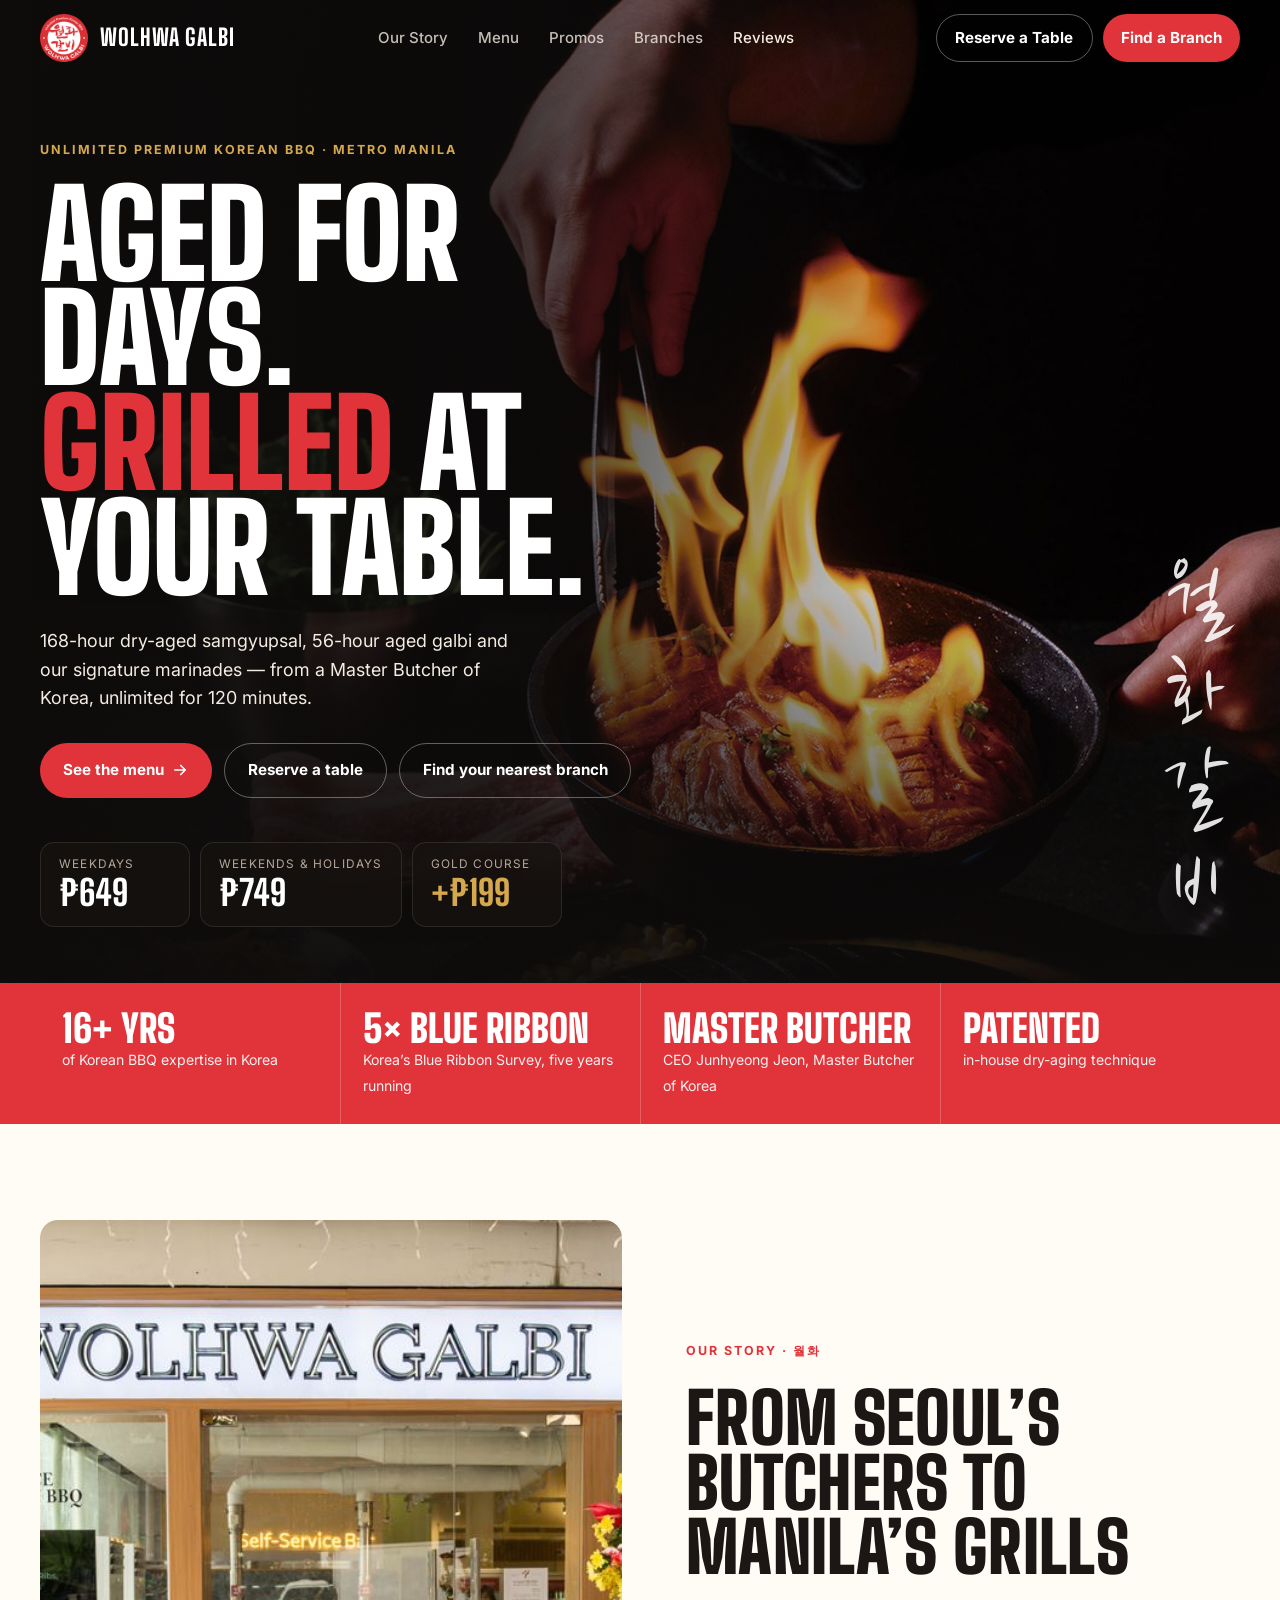
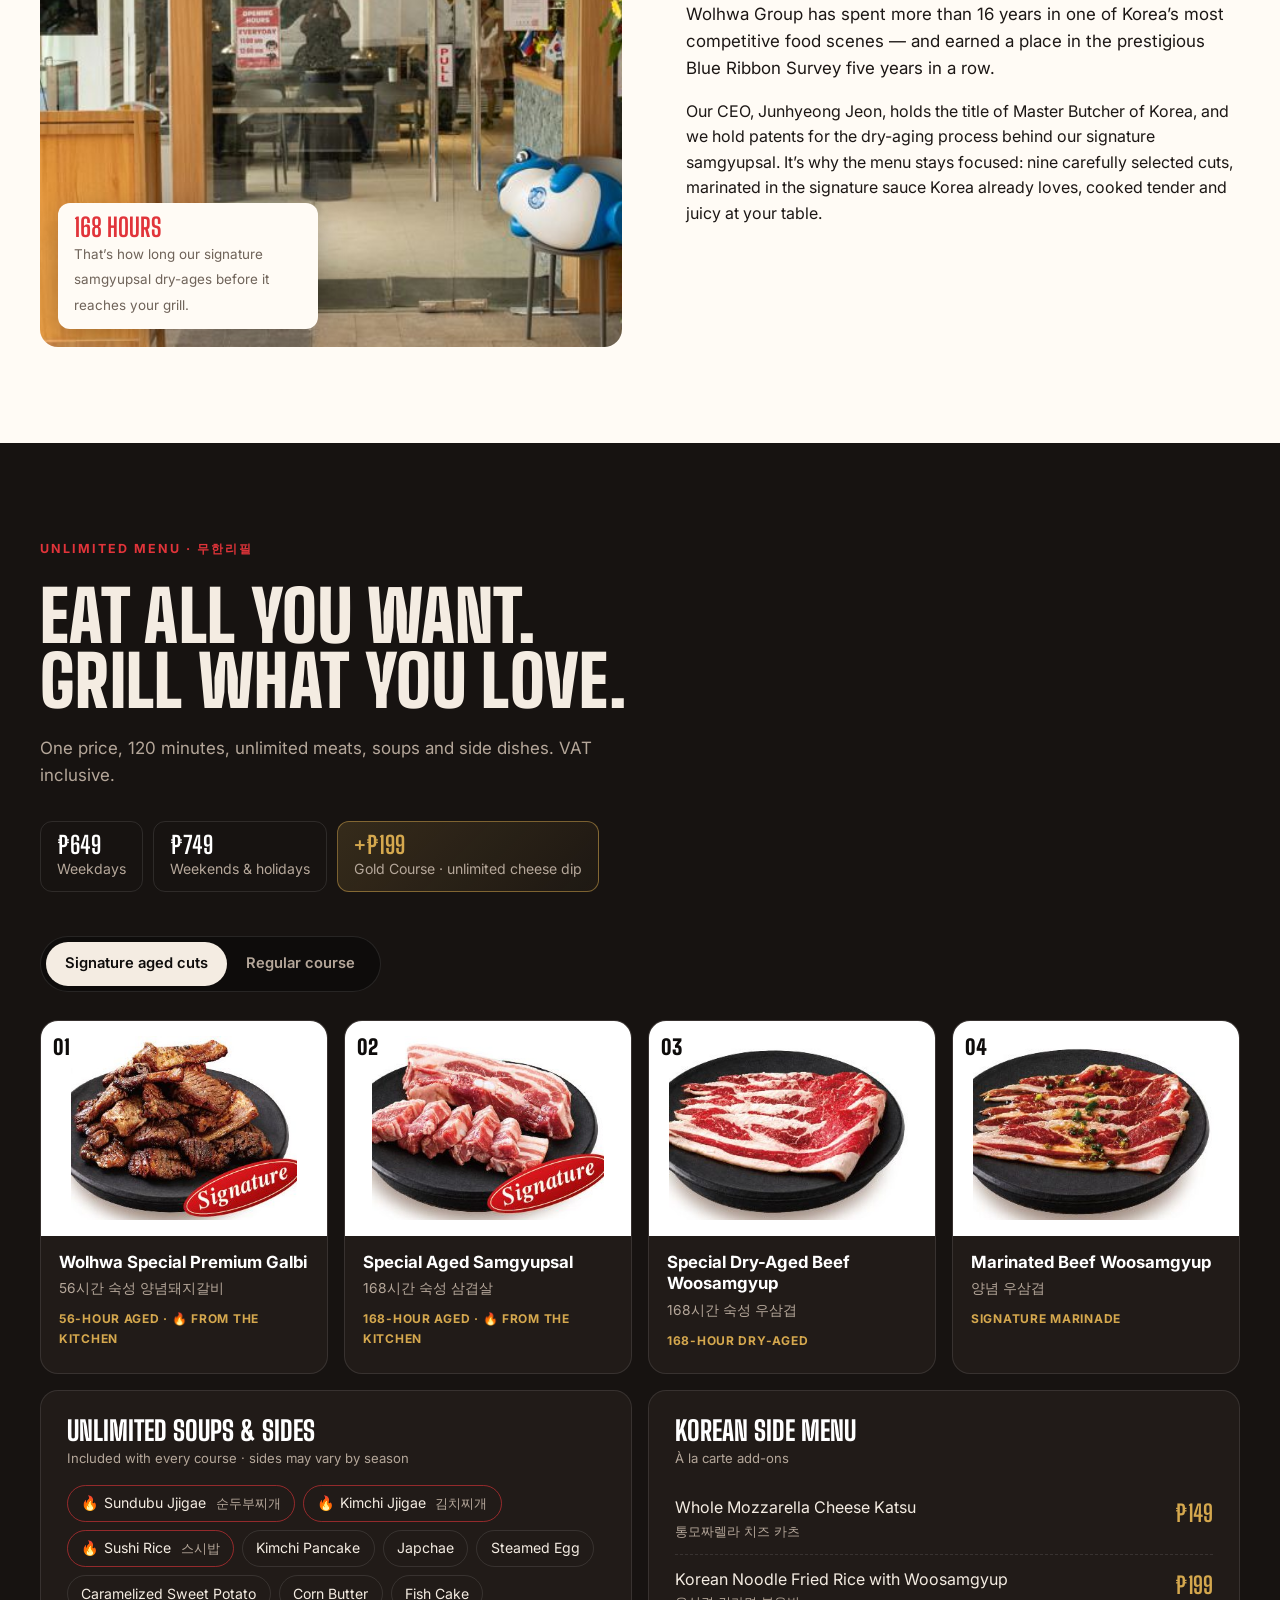
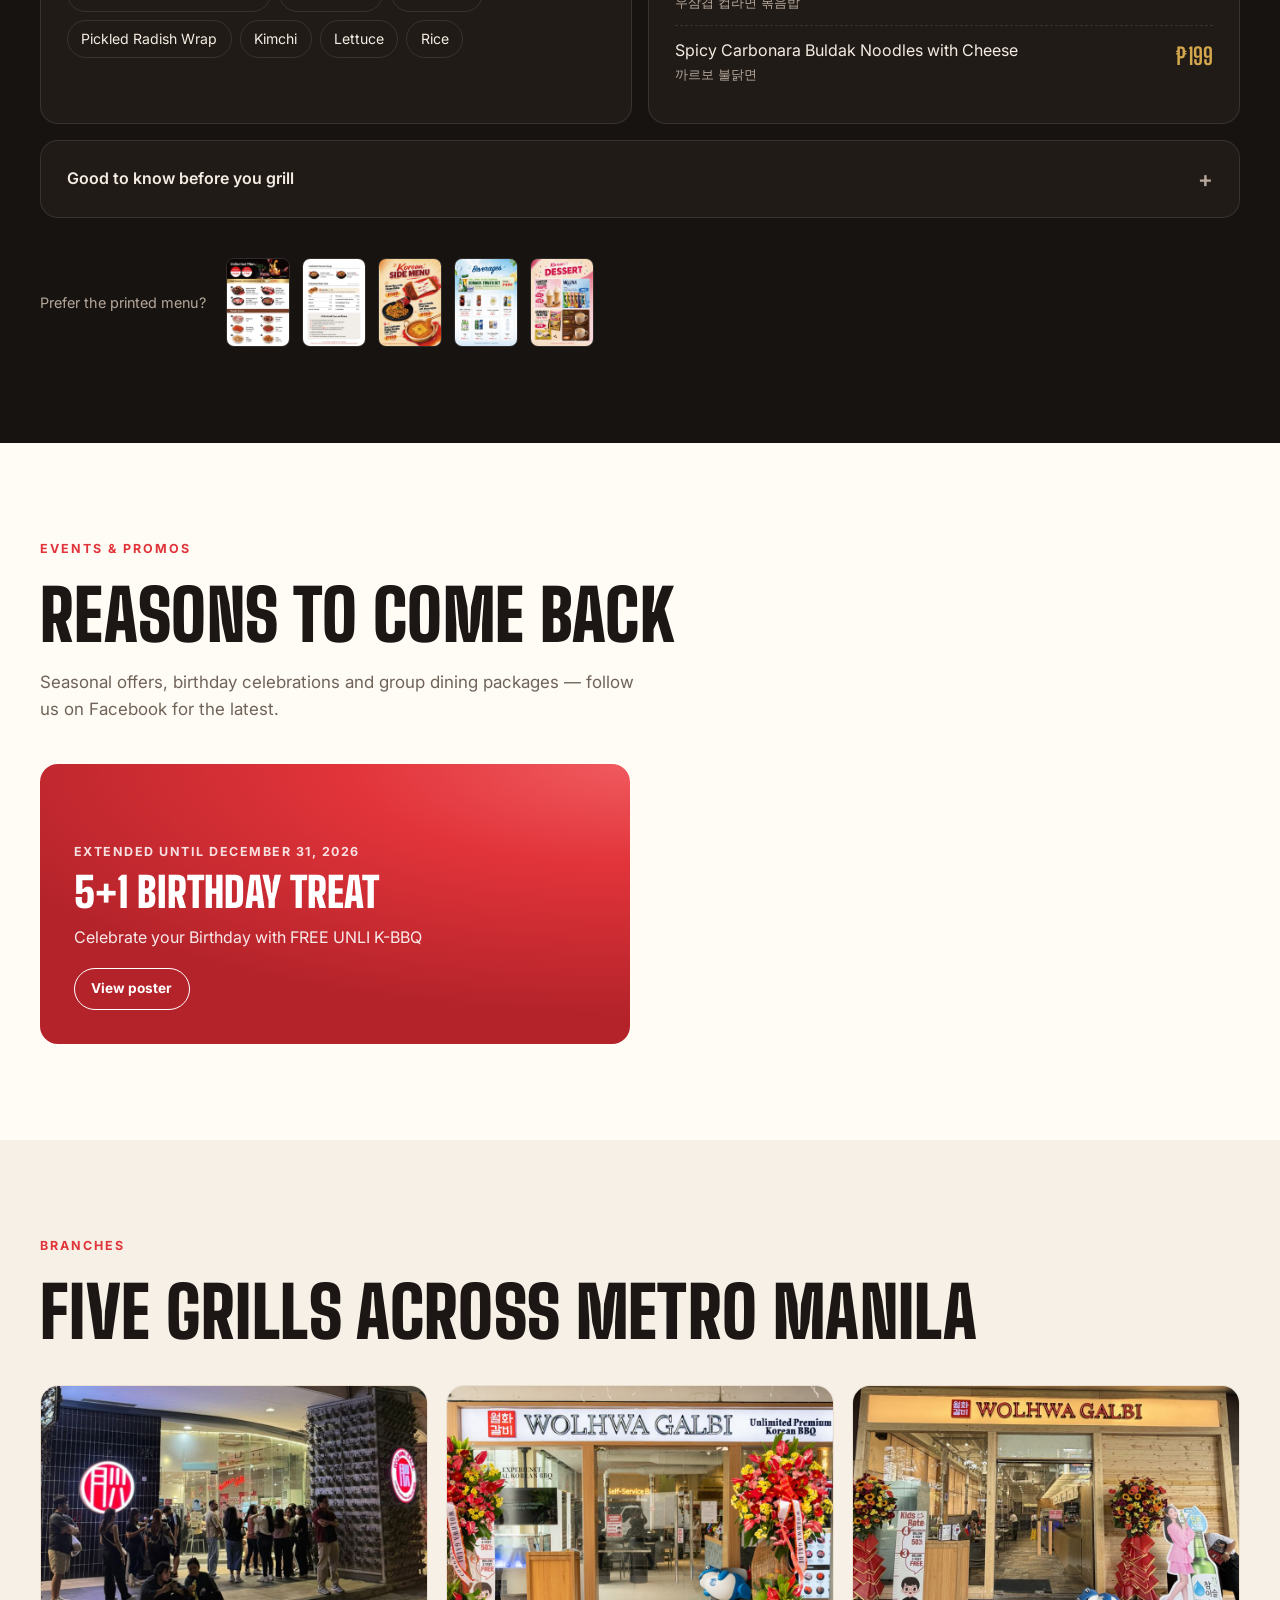
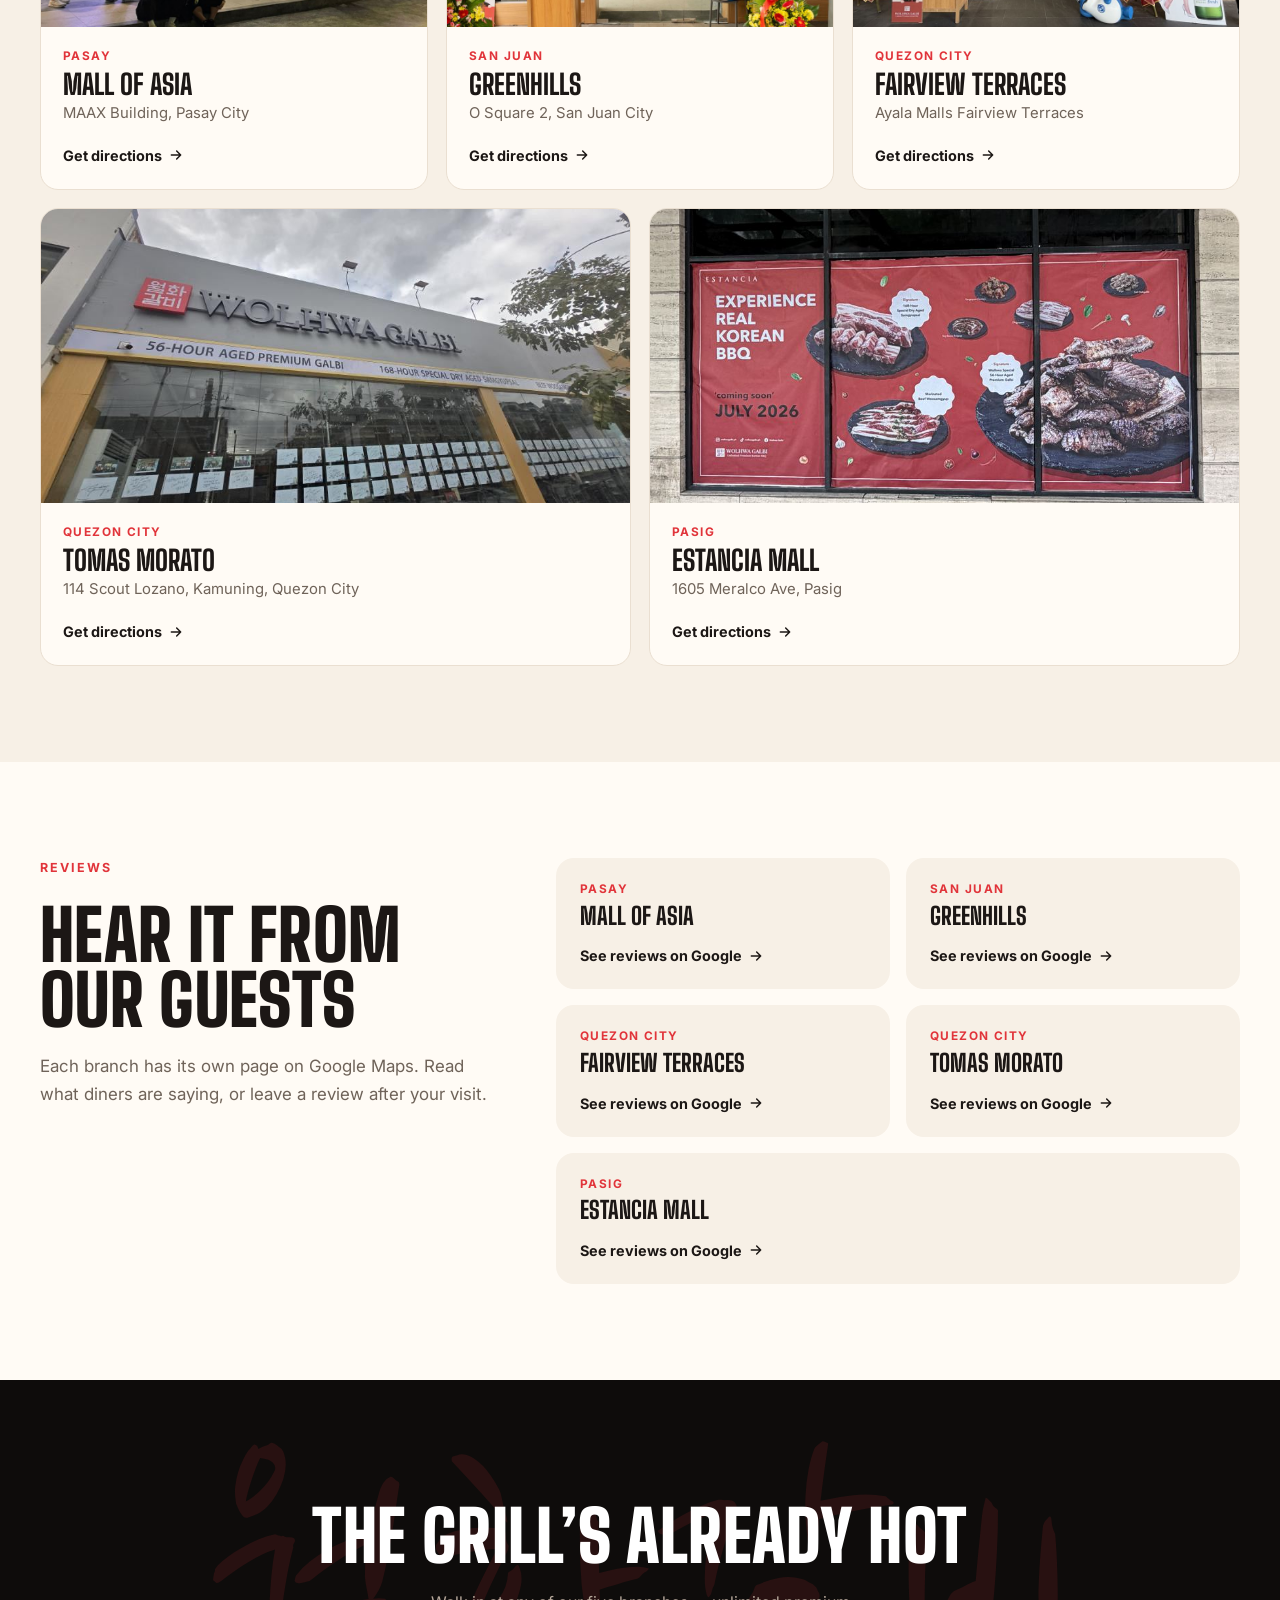
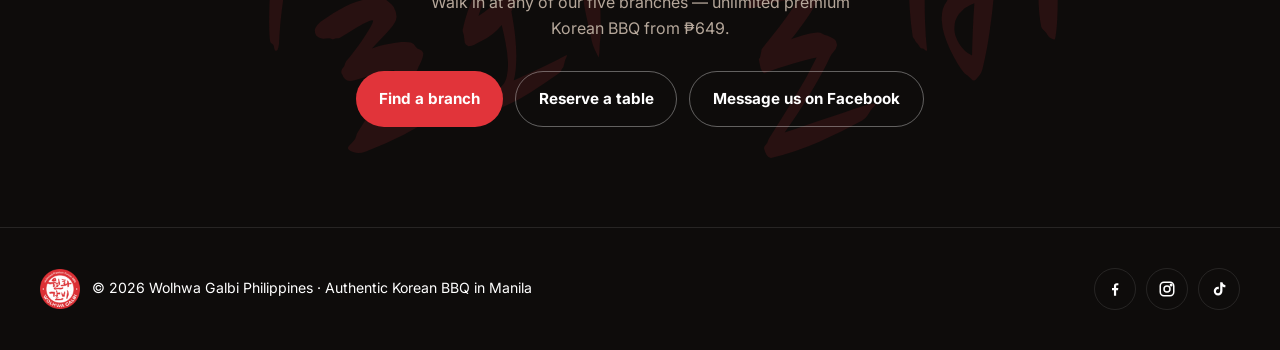
==== index.html @ 8dc57831 "Add Reserve a Table links to the booking page Co-Authored-By: Claude Fable 5.2 <noreply@anthropic.co" ====
<!doctype html>
<html lang="en">
<head>
<meta charset="utf-8" />
<meta name="viewport" content="width=device-width, initial-scale=1" />
<title>Wolhwa Galbi — Unlimited Premium Korean BBQ in Manila</title>
<meta name="description" content="Unlimited premium Korean BBQ from ₱649. 168-hour dry-aged samgyupsal, 56-hour aged galbi and nine signature cuts. Five branches across Metro Manila." />
<meta name="robots" content="index,follow" />
<meta name="theme-color" content="#0e0c0b" />
<link rel="canonical" href="https://wolhwagalbi.ph/" />
<link rel="icon" type="image/png" sizes="32x32" href="assets/favicon-32.png" />
<link rel="icon" type="image/png" sizes="16x16" href="assets/favicon-16.png" />
<meta property="og:title" content="Wolhwa Galbi — Unlimited Premium Korean BBQ in Manila" />
<meta property="og:description" content="Unlimited premium Korean BBQ from ₱649. 168-hour dry-aged samgyupsal, 56-hour aged galbi and nine signature cuts. Five branches across Metro Manila." />
<meta property="og:image" content="https://wolhwagalbi.ph/assets/logo100.png" />
<meta property="og:url" content="https://wolhwagalbi.ph/" />
<meta property="og:type" content="website" />
<meta name="twitter:card" content="summary_large_image" />
<meta name="twitter:title" content="Wolhwa Galbi — Unlimited Premium Korean BBQ in Manila" />
<meta name="twitter:description" content="Unlimited premium Korean BBQ from ₱649. 168-hour dry-aged samgyupsal, 56-hour aged galbi and nine signature cuts. Five branches across Metro Manila." />
<meta name="twitter:image" content="https://wolhwagalbi.ph/assets/logo100.png" />
<!-- Google tag (gtag.js) -->
<script async src="https://www.googletagmanager.com/gtag/js?id=G-BD8FQS8X5D"></script>
<script>
window.dataLayer = window.dataLayer || [];
function gtag(){dataLayer.push(arguments);}
gtag('js', new Date());
gtag('config', 'G-BD8FQS8X5D');
</script>
<link rel="preconnect" href="https://fonts.googleapis.com" />
<link rel="preconnect" href="https://fonts.gstatic.com" crossorigin />
<link href="https://fonts.googleapis.com/css2?family=Big+Shoulders+Display:wght@700;800;900&family=Inter:wght@400;500;600;700&family=Nanum+Brush+Script&display=swap" rel="stylesheet" />
<style>
:root{
  --ink:#0e0c0b; --char:#171311; --char-2:#211b18; --line:rgba(255,255,255,.1);
  --red:#E1343A; --red-deep:#B4232A; --gold:#D5A84E; --gold-soft:#F1DDA9;
  --cream:#F7F0E6; --paper:#FFFBF5; --text:#1C1715; --muted:#6F6359;
  --on-dark:#F4ECE2; --on-dark-muted:#B5A79A;
  --display:"Big Shoulders Display", Impact, sans-serif;
  --sans:Inter, system-ui, -apple-system, sans-serif;
  --brush:"Nanum Brush Script", cursive;
  --wrap:1200px; --r:18px;
}
*,*::before,*::after{box-sizing:border-box;margin:0;padding:0}
html{scroll-behavior:smooth;scroll-padding-top:76px}
body{font-family:var(--sans);background:var(--paper);color:var(--text);line-height:1.6;-webkit-font-smoothing:antialiased;overflow-x:hidden}
img{display:block;max-width:100%}
a{color:inherit;text-decoration:none}
button{font:inherit;border:0;background:none;cursor:pointer;color:inherit}
.wrap{width:min(100% - 32px,var(--wrap));margin-inline:auto}
section{padding:96px 0}
.eyebrow{font-size:.78rem;font-weight:700;letter-spacing:.16em;text-transform:uppercase;color:var(--red)}
.h2{font-family:var(--display);font-weight:900;text-transform:uppercase;font-size:clamp(2.6rem,6vw,4.4rem);line-height:.92;letter-spacing:.005em;margin:.35em 0 .3em}
.lede{color:var(--muted);max-width:56ch;font-size:1.06rem}
.kr{font-family:var(--brush);font-weight:400}
.btn{display:inline-flex;align-items:center;gap:.5em;padding:.95em 1.5em;border-radius:999px;font-weight:700;font-size:.95rem;transition:transform .2s,background .2s,color .2s}
.btn:hover{transform:translateY(-2px)}
.btn-red{background:var(--red);color:#fff}
.btn-red:hover{background:var(--red-deep)}
.btn-ghost{border:1.5px solid rgba(255,255,255,.35);color:#fff}
.btn-ghost:hover{background:#fff;color:var(--ink)}
.btn svg{width:18px;height:18px}

/* ---------- header ---------- */
.hdr{position:fixed;inset:0 0 auto;z-index:50;transition:background .3s,box-shadow .3s}
.hdr.solid{background:rgba(14,12,11,.92);backdrop-filter:blur(12px);box-shadow:0 1px 0 var(--line)}
.hdr .wrap{display:flex;align-items:center;justify-content:space-between;height:76px}
.brand{display:flex;align-items:center;gap:12px;color:#fff}
.brand img{width:48px;height:48px}
.brand b{font-family:var(--display);font-weight:800;font-size:1.45rem;text-transform:uppercase;letter-spacing:.04em}
.nav{display:flex;gap:30px;color:var(--on-dark);font-weight:500;font-size:.94rem}
.nav a{opacity:.8;transition:opacity .2s}
.nav a:hover,.nav a.on{opacity:1}
.hdr .btn{padding:.7em 1.2em}
.hdr-cta{display:flex;gap:10px}
.nav-res{display:none}
.burger{display:none;width:44px;height:44px;border-radius:12px;color:#fff;align-items:center;justify-content:center}
.burger svg{width:24px;height:24px}

/* ---------- hero ---------- */
.hero{position:relative;min-height:min(100svh,920px);display:flex;align-items:flex-end;padding:140px 0 56px;color:#fff;background:var(--ink);overflow:hidden}
.hero-img{position:absolute;inset:0;width:100%;height:100%;object-fit:cover;object-position:62% 40%;opacity:.95}
.hero::after{content:"";position:absolute;inset:0;background:
  linear-gradient(90deg,rgba(14,12,11,.96) 0%,rgba(14,12,11,.78) 38%,rgba(14,12,11,.1) 70%),
  linear-gradient(0deg,rgba(14,12,11,.9) 0%,rgba(14,12,11,0) 40%)}
.hero .wrap{position:relative;z-index:1}
.hero .eyebrow{color:var(--gold)}
.hero h1{font-family:var(--display);font-weight:900;text-transform:uppercase;font-size:clamp(3.4rem,9.5vw,8rem);line-height:.86;margin:.18em 0 .22em;max-width:9.5ch}
.hero h1 em{font-style:normal;color:var(--red)}
.hero p.sub{max-width:44ch;font-size:1.12rem;color:var(--on-dark)}
.hero-cta{display:flex;flex-wrap:wrap;gap:12px;margin-top:30px}
.prices{display:flex;flex-wrap:wrap;gap:10px;margin-top:44px}
.price{border:1px solid var(--line);background:rgba(23,19,17,.7);backdrop-filter:blur(8px);border-radius:14px;padding:12px 18px;min-width:150px}
.price small{display:block;font-size:.74rem;letter-spacing:.1em;text-transform:uppercase;color:var(--on-dark-muted)}
.price strong{font-family:var(--display);font-weight:800;font-size:2.2rem;line-height:1.05}
.price.gold strong{color:var(--gold)}
.hero-kr{position:absolute;right:max(16px,calc((100vw - var(--wrap))/2));bottom:48px;z-index:1;font-family:var(--brush);font-size:clamp(3rem,7vw,6rem);line-height:1;color:rgba(255,255,255,.88);writing-mode:vertical-rl;letter-spacing:.06em}

/* ---------- proof strip ---------- */
.proof{background:var(--red);color:#fff;padding:0}
.proof ul{list-style:none;display:grid;grid-template-columns:repeat(4,1fr)}
.proof li{padding:26px 22px;border-left:1px solid rgba(255,255,255,.22)}
.proof li:first-child{border-left:0}
.proof b{display:block;font-family:var(--display);font-weight:900;font-size:2.4rem;line-height:1;text-transform:uppercase}
.proof span{font-size:.88rem;opacity:.92}

/* ---------- story ---------- */
.story .wrap{display:grid;grid-template-columns:1.05fr 1fr;gap:64px;align-items:center}
.story-img{position:relative;border-radius:var(--r);overflow:hidden;aspect-ratio:4/5;background:var(--char)}
.story-img img{width:100%;height:100%;object-fit:cover}
.story-img .tag{position:absolute;left:18px;bottom:18px;background:var(--paper);border-radius:12px;padding:12px 16px;max-width:260px;box-shadow:0 10px 30px rgba(0,0,0,.25)}
.story-img .tag b{display:block;font-family:var(--display);font-size:1.6rem;line-height:1;text-transform:uppercase;color:var(--red)}
.story-img .tag span{font-size:.84rem;color:var(--muted)}
.story p+p{margin-top:1em}
.story .lede{color:var(--text)}

/* ---------- menu ---------- */
.menu{background:var(--char);color:var(--on-dark)}
.menu .lede{color:var(--on-dark-muted)}
.menu-head{display:flex;justify-content:space-between;align-items:flex-end;gap:32px;flex-wrap:wrap;margin-bottom:44px}
.course-badges{display:flex;gap:10px;flex-wrap:wrap}
.badge{border:1px solid var(--line);border-radius:12px;padding:10px 16px;font-size:.88rem;color:var(--on-dark-muted)}
.badge b{color:#fff;font-family:var(--display);font-size:1.5rem;display:block;line-height:1.1}
.badge.gold{border-color:rgba(213,168,78,.5);background:linear-gradient(135deg,rgba(213,168,78,.16),rgba(213,168,78,.04))}
.badge.gold b{color:var(--gold)}
.tabs{display:inline-flex;background:var(--ink);border:1px solid var(--line);border-radius:999px;padding:5px;margin-bottom:28px}
.tab{padding:.7em 1.3em;border-radius:999px;font-weight:600;font-size:.92rem;color:var(--on-dark-muted);transition:.2s}
.tab[aria-selected=true]{background:var(--on-dark);color:var(--ink)}
.panel[hidden]{display:none}
.cuts{display:grid;grid-template-columns:repeat(auto-fill,minmax(250px,1fr));gap:16px}
.cut{background:var(--char-2);border:1px solid var(--line);border-radius:var(--r);overflow:hidden;transition:transform .25s,border-color .25s}
.cut:hover{transform:translateY(-4px);border-color:rgba(255,255,255,.22)}
.cut-img{background:#fff;aspect-ratio:4/3;display:grid;place-items:center;position:relative}
.cut-img img{width:86%;height:86%;object-fit:contain}
.cut-img .no{position:absolute;left:12px;top:10px;font-family:var(--display);font-weight:900;font-size:1.3rem;color:var(--ink)}
.cut-img .sig{position:absolute;right:10px;top:10px;background:var(--red);color:#fff;font-size:.7rem;font-weight:700;letter-spacing:.08em;text-transform:uppercase;border-radius:999px;padding:4px 10px}
.cut-body{padding:16px 18px 20px}
.cut-body h3{font-size:1.05rem;font-weight:700;color:#fff;line-height:1.3}
.cut-body .kr-s{color:var(--on-dark-muted);font-size:.86rem;margin-top:4px}
.cut-body .aged{display:inline-block;margin-top:10px;font-size:.75rem;font-weight:700;letter-spacing:.06em;text-transform:uppercase;color:var(--gold)}
.extras{display:grid;grid-template-columns:1fr 1fr;gap:16px;margin-top:16px}
.box{background:var(--char-2);border:1px solid var(--line);border-radius:var(--r);padding:26px}
.box h3{font-family:var(--display);font-weight:800;text-transform:uppercase;font-size:1.7rem;color:#fff;line-height:1}
.box .note{font-size:.82rem;color:var(--on-dark-muted);margin-top:4px}
.chips{display:flex;flex-wrap:wrap;gap:8px;margin-top:16px}
.chip{border:1px solid var(--line);border-radius:999px;padding:.45em .95em;font-size:.88rem}
.chip i{font-style:normal;color:var(--on-dark-muted);margin-left:.4em;font-size:.82rem}
.chip.hot{border-color:rgba(225,52,58,.6)}
.chip.hot::before{content:"🔥";margin-right:.35em}
.alacarte{list-style:none;margin-top:14px}
.alacarte li{display:flex;justify-content:space-between;gap:16px;padding:12px 0;border-bottom:1px dashed var(--line)}
.alacarte li:last-child{border-bottom:0}
.alacarte span small{display:block;color:var(--on-dark-muted);font-size:.82rem}
.alacarte b{font-family:var(--display);font-size:1.45rem;color:var(--gold);white-space:nowrap}
details.rules{margin-top:16px;background:var(--char-2);border:1px solid var(--line);border-radius:var(--r)}
details.rules summary{list-style:none;cursor:pointer;padding:20px 26px;font-weight:600;display:flex;justify-content:space-between;align-items:center}
details.rules summary::-webkit-details-marker{display:none}
details.rules summary::after{content:"+";font-size:1.4rem;color:var(--on-dark-muted);transition:transform .2s}
details.rules[open] summary::after{transform:rotate(45deg)}
details.rules ul{padding:0 26px 22px 44px;color:var(--on-dark-muted);display:grid;grid-template-columns:1fr 1fr;gap:6px 40px;font-size:.93rem}
.boards{display:flex;gap:12px;margin-top:40px;align-items:center;flex-wrap:wrap}
.boards p{font-size:.9rem;color:var(--on-dark-muted);margin-right:8px}
.board{width:64px;aspect-ratio:1796/2504;border-radius:8px;overflow:hidden;border:1px solid var(--line);transition:transform .2s}
.board:hover{transform:translateY(-3px) rotate(-2deg)}
.board img{width:100%;height:100%;object-fit:cover}

/* ---------- promos ---------- */
.promos .grid{display:grid;grid-template-columns:1fr 1fr;gap:20px;margin-top:40px}
.promo{position:relative;border-radius:var(--r);padding:34px;min-height:280px;display:flex;flex-direction:column;justify-content:flex-end;overflow:hidden;color:#fff}
.promo.p1{background:radial-gradient(120% 90% at 100% 0%,#F05A5F 0%,var(--red) 40%,var(--red-deep) 100%)}
.promo.p2{background:radial-gradient(120% 90% at 100% 0%,#3a4a5a 0%,#1f2a35 60%,#141b22 100%)}
.promo .big{position:absolute;right:22px;top:12px;font-family:var(--display);font-weight:900;font-size:7.5rem;line-height:1;opacity:.18}
.promo .when{font-size:.78rem;font-weight:700;letter-spacing:.12em;text-transform:uppercase;opacity:.85}
.promo h3{font-family:var(--display);font-weight:900;text-transform:uppercase;font-size:2.6rem;line-height:.95;margin:.25em 0 .3em}
.promo p{opacity:.9;max-width:36ch}
.promo.p3{background:radial-gradient(120% 90% at 100% 0%,#F6E7BD 0%,var(--gold) 45%,#A97F2C 100%);color:var(--ink)}
.promo .more{align-self:flex-start;margin-top:18px;padding:.65em 1.2em;border-radius:999px;border:1.5px solid currentColor;background:none;color:inherit;font:inherit;font-weight:700;font-size:.85rem;cursor:pointer;transition:background .2s,color .2s,border-color .2s}
.promo .more:hover{background:#fff;color:var(--ink);border-color:#fff}
.promos .grid>.promo:last-child:nth-child(odd){grid-column:1/-1;min-height:220px}

/* ---------- locations ---------- */
.locations{background:var(--cream)}
.loc-grid{display:grid;grid-template-columns:repeat(6,1fr);gap:18px;margin-top:40px}
.loc{grid-column:span 2;background:var(--paper);border-radius:var(--r);overflow:hidden;display:flex;flex-direction:column;border:1px solid #eadfd1;transition:transform .25s,box-shadow .25s}
.loc:nth-child(4),.loc:nth-child(5){grid-column:span 3}
.loc:hover{transform:translateY(-4px);box-shadow:0 18px 40px rgba(60,30,10,.12)}
.loc-img{aspect-ratio:16/10;overflow:hidden;background:#ddd}
.loc:nth-child(4) .loc-img,.loc:nth-child(5) .loc-img{aspect-ratio:16/8}
.loc-img img{width:100%;height:100%;object-fit:cover;transition:transform .5s}
.loc:hover .loc-img img{transform:scale(1.05)}
.loc-body{padding:20px 22px 22px;display:flex;flex-direction:column;gap:4px;flex:1}
.loc-body .area{font-size:.74rem;font-weight:700;letter-spacing:.12em;text-transform:uppercase;color:var(--red)}
.loc-body h3{font-family:var(--display);font-weight:800;text-transform:uppercase;font-size:1.75rem;line-height:1}
.loc-body p{color:var(--muted);font-size:.93rem}
.loc-body a{margin-top:auto;padding-top:14px;font-weight:700;font-size:.9rem;display:inline-flex;align-items:center;gap:6px;color:var(--text)}
.loc-body a svg{width:16px;height:16px;transition:transform .2s}
.loc-body a:hover svg{transform:translateX(3px)}

/* ---------- reviews ---------- */
.reviews .wrap{display:grid;grid-template-columns:.8fr 1.2fr;gap:60px;align-items:start}
.quotes{display:grid;grid-template-columns:1fr 1fr;gap:16px}
.rev{display:flex;flex-direction:column;gap:4px;background:var(--cream);border-radius:var(--r);padding:22px 24px}
.rev:hover{background:#F1E6D6}
.rev .area{font-size:.74rem;font-weight:700;letter-spacing:.12em;text-transform:uppercase;color:var(--red)}
.rev b{font-family:var(--display);font-weight:800;text-transform:uppercase;font-size:1.5rem;line-height:1.05}
.rev .go{margin-top:12px;display:inline-flex;align-items:center;gap:6px;font-weight:700;font-size:.9rem}
.rev .go svg{width:16px;height:16px;transition:transform .2s}
.rev:hover .go svg{transform:translateX(3px)}
.quotes>.rev:last-child:nth-child(odd){grid-column:1/-1}

/* ---------- footer ---------- */
.cta-band{background:var(--ink);color:#fff;text-align:center;padding:100px 0;position:relative;overflow:hidden}
.cta-band .kr{position:absolute;inset:50% auto auto 50%;transform:translate(-50%,-50%);font-size:clamp(9rem,26vw,22rem);color:rgba(225,52,58,.12);white-space:nowrap;line-height:1;pointer-events:none}
.cta-band .h2{position:relative}
.cta-band p{position:relative;color:var(--on-dark-muted);margin:0 auto 28px;max-width:44ch}
.cta-band .hero-cta{justify-content:center;position:relative}
footer{background:var(--ink);color:var(--on-dark-muted);border-top:1px solid var(--line);padding:40px 0;font-size:.88rem}
footer .wrap{display:flex;justify-content:space-between;align-items:center;gap:24px;flex-wrap:wrap}
.socials{display:flex;gap:10px}
.socials a{width:42px;height:42px;border-radius:50%;border:1px solid var(--line);display:grid;place-items:center;color:#fff;transition:.2s}
.socials a:hover{background:var(--red);border-color:var(--red)}
.socials svg{width:18px;height:18px}

/* ---------- mobile bar + lightbox ---------- */
.mbar{display:none}
.lb{position:fixed;inset:0;z-index:100;background:rgba(0,0,0,.92);display:none;align-items:center;justify-content:center;padding:24px}
.lb.open{display:flex}
.lb.single .pv,.lb.single .nx{display:none}
.lb img{max-height:92vh;max-width:min(100%,720px);border-radius:10px}
.lb button{position:absolute;color:#fff;font-size:2rem;width:52px;height:52px;border-radius:50%;background:rgba(255,255,255,.1)}
.lb .x{top:16px;right:16px}.lb .pv{left:16px;top:50%}.lb .nx{right:16px;top:50%}

.reveal{opacity:0;transform:translateY(24px);transition:opacity .7s ease,transform .7s ease}
.reveal.in{opacity:1;transform:none}
@media (prefers-reduced-motion:reduce){.reveal{opacity:1;transform:none;transition:none}html{scroll-behavior:auto}}

@media (max-width:980px){
  .nav,.hdr .btn{display:none}
  .burger{display:inline-flex}
  .hdr.open{background:var(--ink)}
  .hdr.open .nav{display:flex;position:absolute;top:76px;left:0;right:0;flex-direction:column;gap:0;background:var(--ink);padding:8px 16px 20px;border-bottom:1px solid var(--line)}
  .hdr.open .nav a{padding:14px 0;border-bottom:1px solid var(--line);font-size:1.1rem;opacity:1}
  .hdr.open .nav .nav-res{display:block;color:var(--gold);font-weight:700}
  .proof ul{grid-template-columns:1fr 1fr}
  .proof li:nth-child(3){border-left:0}
  .proof li:nth-child(n+3){border-top:1px solid rgba(255,255,255,.22)}
  .story .wrap,.reviews .wrap{grid-template-columns:1fr;gap:40px}
  .story-img{aspect-ratio:4/3}
  .extras,.promos .grid{grid-template-columns:1fr}
  details.rules ul{grid-template-columns:1fr}
  .loc-grid{grid-template-columns:1fr 1fr}
  .loc,.loc:nth-child(4),.loc:nth-child(5){grid-column:auto}
  .loc:nth-child(5){grid-column:1/-1}
  .hero-kr{display:none}
}
@media (max-width:640px){
  section{padding:72px 0}
  .hero{padding-top:110px;min-height:auto}
  .hero::after{background:linear-gradient(0deg,rgba(14,12,11,.98) 30%,rgba(14,12,11,.35) 100%)}
  .hero-img{object-position:70% 30%}
  .prices{display:grid;grid-template-columns:repeat(3,1fr);gap:8px}
  .price{min-width:0;padding:10px 12px}
  .price small{font-size:.62rem;letter-spacing:.06em}
  .price strong{font-size:1.6rem}
  .proof li{padding:18px 16px}
  .proof b{font-size:1.7rem}
  .proof span{font-size:.8rem;line-height:1.4;display:block;margin-top:4px}
  .story-img .tag{left:12px;bottom:12px;padding:10px 12px;max-width:210px}
  .story-img .tag b{font-size:1.3rem}
  .story-img .tag span{font-size:.76rem;line-height:1.35;display:block}
  .quotes,.loc-grid{grid-template-columns:1fr}
  .loc-img,.loc:nth-child(4) .loc-img,.loc:nth-child(5) .loc-img{aspect-ratio:16/9}
  .cuts{grid-template-columns:1fr;gap:10px}
  .cut{display:grid;grid-template-columns:120px minmax(0,1fr);align-items:stretch}
  .cut-img{width:120px;overflow:hidden}
  .cut-img{aspect-ratio:1;height:100%}
  .cut-img .no{font-size:1rem;left:8px;top:6px}
  .cut-body{padding:12px 14px}
  .cut-body h3{font-size:.98rem}
  .boards p{flex-basis:100%}
  .board{width:56px}
  body{padding-bottom:72px}
  .mbar{display:grid;grid-template-columns:1fr 1fr;gap:8px;position:fixed;left:0;right:0;bottom:0;z-index:40;padding:10px 12px calc(10px + env(safe-area-inset-bottom));background:rgba(14,12,11,.95);backdrop-filter:blur(10px);border-top:1px solid var(--line)}
  .mbar .btn{justify-content:center;padding:.85em}
  footer{padding-bottom:28px}
}
</style>
</head>
<body>

<header class="hdr" id="hdr">
  <div class="wrap">
    <a class="brand" href="#top" aria-label="Wolhwa Galbi home">
      <img src="img/logo.png" alt="" width="48" height="48" />
      <b>Wolhwa Galbi</b>
    </a>
    <nav class="nav" id="nav" aria-label="Primary">
      <a href="#story">Our Story</a>
      <a href="#menu">Menu</a>
      <a href="#promos">Promos</a>
      <a href="#branches">Branches</a>
      <a href="#reviews">Reviews</a>
      <a class="nav-res" href="https://kodokodo.s.frappe.cloud/book" target="_blank" rel="noopener">Reserve a Table</a>
    </nav>
    <div class="hdr-cta"><a class="btn btn-ghost" href="https://kodokodo.s.frappe.cloud/book" target="_blank" rel="noopener">Reserve a Table</a><a class="btn btn-red" href="#branches">Find a Branch</a></div>
    <button class="burger" id="burger" aria-label="Open menu" aria-expanded="false" aria-controls="nav">
      <svg viewBox="0 0 24 24" fill="none" stroke="currentColor" stroke-width="2" stroke-linecap="round"><path d="M4 7h16M4 12h16M4 17h16"/></svg>
    </button>
  </div>
</header>

<main id="top">
  <!-- HERO -->
  <section class="hero">
    <img class="hero-img" src="img/hero.jpg" alt="A chef flame-searing marinated galbi in a cast-iron pan" />
    <div class="wrap">
      <p class="eyebrow">Unlimited Premium Korean BBQ · Metro Manila</p>
      <h1>Aged for days. <em>Grilled</em> at your table.</h1>
      <p class="sub">168-hour dry-aged samgyupsal, 56-hour aged galbi and our signature marinades — from a Master Butcher of Korea, unlimited for 120 minutes.</p>
      <div class="hero-cta">
        <a class="btn btn-red" href="#menu">See the menu
          <svg viewBox="0 0 24 24" fill="none" stroke="currentColor" stroke-width="2.2" stroke-linecap="round" stroke-linejoin="round"><path d="M5 12h14M13 6l6 6-6 6"/></svg></a>
        <a class="btn btn-ghost" href="https://kodokodo.s.frappe.cloud/book" target="_blank" rel="noopener">Reserve a table</a>
        <a class="btn btn-ghost" href="#branches">Find your nearest branch</a>
      </div>
      <div class="prices" aria-label="Unlimited course prices">
        <div class="price"><small>Weekdays</small><strong>₱649</strong></div>
        <div class="price"><small>Weekends &amp; Holidays</small><strong>₱749</strong></div>
        <div class="price gold"><small>Gold Course</small><strong>+₱199</strong></div>
      </div>
    </div>
    <div class="hero-kr" aria-hidden="true">월화갈비</div>
  </section>

  <!-- PROOF -->
  <section class="proof" aria-label="Why Wolhwa">
    <ul class="wrap">
      <li><b>16+ yrs</b><span>of Korean BBQ expertise in Korea</span></li>
      <li><b>5× Blue Ribbon</b><span>Korea’s Blue Ribbon Survey, five years running</span></li>
      <li><b>Master Butcher</b><span>CEO Junhyeong Jeon, Master Butcher of Korea</span></li>
      <li><b>Patented</b><span>in-house dry-aging technique</span></li>
    </ul>
  </section>

  <!-- STORY -->
  <section class="story" id="story">
    <div class="wrap">
      <div class="story-img reveal">
        <img src="img/greenhills.jpg" alt="Inside Wolhwa Galbi Greenhills" loading="lazy" />
        <div class="tag"><b>168 hours</b><span>That’s how long our signature samgyupsal dry-ages before it reaches your grill.</span></div>
      </div>
      <div class="reveal">
        <p class="eyebrow">Our Story · 월화</p>
        <h2 class="h2">From Seoul’s butchers to Manila’s grills</h2>
        <p class="lede">Wolhwa Group has spent more than 16 years in one of Korea’s most competitive food scenes — and earned a place in the prestigious Blue Ribbon Survey five years in a row.</p>
        <p>Our CEO, Junhyeong Jeon, holds the title of Master Butcher of Korea, and we hold patents for the dry-aging process behind our signature samgyupsal. It’s why the menu stays focused: nine carefully selected cuts, marinated in the signature sauce Korea already loves, cooked tender and juicy at your table.</p>
      </div>
    </div>
  </section>

  <!-- MENU -->
  <section class="menu" id="menu">
    <div class="wrap">
      <div class="menu-head">
        <div>
          <p class="eyebrow">Unlimited Menu · 무한리필</p>
          <h2 class="h2">Eat all you want.<br>Grill what you love.</h2>
          <p class="lede">One price, 120 minutes, unlimited meats, soups and side dishes. VAT inclusive.</p>
        </div>
        <div class="course-badges">
          <div class="badge"><b>₱649</b>Weekdays</div>
          <div class="badge"><b>₱749</b>Weekends &amp; holidays</div>
          <div class="badge gold"><b>+₱199</b>Gold Course · unlimited cheese dip</div>
        </div>
      </div>

      <div class="tabs" role="tablist" aria-label="Menu sections">
        <button class="tab" role="tab" aria-selected="true" aria-controls="p-gold" id="t-gold">Signature aged cuts</button>
        <button class="tab" role="tab" aria-selected="false" aria-controls="p-reg" id="t-reg">Regular course</button>
      </div>

      <div class="panel" id="p-gold" role="tabpanel" aria-labelledby="t-gold">
        <div class="cuts">
          <article class="cut reveal"><div class="cut-img"><span class="no">01</span><img src="img/dish-galbi.jpg" alt="" loading="lazy"></div>
            <div class="cut-body"><h3>Wolhwa Special Premium Galbi</h3><p class="kr-s">56시간 숙성 양념돼지갈비</p><span class="aged">56-hour aged · 🔥 from the kitchen</span></div></article>
          <article class="cut reveal"><div class="cut-img"><span class="no">02</span><img src="img/dish-samgyup.jpg" alt="" loading="lazy"></div>
            <div class="cut-body"><h3>Special Aged Samgyupsal</h3><p class="kr-s">168시간 숙성 삼겹살</p><span class="aged">168-hour aged · 🔥 from the kitchen</span></div></article>
          <article class="cut reveal"><div class="cut-img"><span class="no">03</span><img src="img/dish-woosam.jpg" alt="" loading="lazy"></div>
            <div class="cut-body"><h3>Special Dry-Aged Beef Woosamgyup</h3><p class="kr-s">168시간 숙성 우삼겹</p><span class="aged">168-hour dry-aged</span></div></article>
          <article class="cut reveal"><div class="cut-img"><span class="no">04</span><img src="img/dish-marinated.jpg" alt="" loading="lazy"></div>
            <div class="cut-body"><h3>Marinated Beef Woosamgyup</h3><p class="kr-s">양념 우삼겹</p><span class="aged">Signature marinade</span></div></article>
        </div>
      </div>

      <div class="panel" id="p-reg" role="tabpanel" aria-labelledby="t-reg" hidden>
        <div class="cuts">
          <article class="cut"><div class="cut-img"><span class="no">05</span><img src="img/dish-ohgyup.jpg" alt="" loading="lazy"></div><div class="cut-body"><h3>Ohgyupsal</h3><p class="kr-s">오겹살</p></div></article>
          <article class="cut"><div class="cut-img"><span class="no">06</span><img src="img/dish-bulgogi.jpg" alt="" loading="lazy"></div><div class="cut-body"><h3>Soy Sauce Bulgogi</h3><p class="kr-s">간장불고기</p></div></article>
          <article class="cut"><div class="cut-img"><span class="no">07</span><img src="img/dish-gochu.jpg" alt="" loading="lazy"></div><div class="cut-body"><h3>Gochujang Samgyupsal</h3><p class="kr-s">고추장 삼겹살</p></div></article>
          <article class="cut"><div class="cut-img"><span class="no">08</span><img src="img/dish-jowl.jpg" alt="" loading="lazy"></div><div class="cut-body"><h3>Gochujang Jowl</h3><p class="kr-s">고추장 항정살</p></div></article>
          <article class="cut"><div class="cut-img"><span class="no">09</span><img src="img/dish-dakgalbi.jpg" alt="" loading="lazy"></div><div class="cut-body"><h3>Salt Dakgalbi</h3><p class="kr-s">소금 닭갈비</p></div></article>
          <article class="cut"><div class="cut-img"><span class="no">10</span><img src="img/dish-chicken.jpg" alt="" loading="lazy"></div><div class="cut-body"><h3>Fried Chicken</h3><p class="kr-s">후라이드 치킨</p></div></article>
        </div>
      </div>

      <div class="extras">
        <div class="box reveal">
          <h3>Unlimited soups &amp; sides</h3>
          <p class="note">Included with every course · sides may vary by season</p>
          <div class="chips">
            <span class="chip hot">Sundubu Jjigae <i>순두부찌개</i></span>
            <span class="chip hot">Kimchi Jjigae <i>김치찌개</i></span>
            <span class="chip hot">Sushi Rice <i>스시밥</i></span>
            <span class="chip">Kimchi Pancake</span><span class="chip">Japchae</span><span class="chip">Steamed Egg</span>
            <span class="chip">Caramelized Sweet Potato</span><span class="chip">Corn Butter</span><span class="chip">Fish Cake</span>
            <span class="chip">Pickled Radish Wrap</span><span class="chip">Kimchi</span><span class="chip">Lettuce</span><span class="chip">Rice</span>
          </div>
        </div>
        <div class="box reveal">
          <h3>Korean side menu</h3>
          <p class="note">À la carte add-ons</p>
          <ul class="alacarte">
            <li><span>Whole Mozzarella Cheese Katsu<small>통모짜렐라 치즈 카츠</small></span><b>₱149</b></li>
            <li><span>Korean Noodle Fried Rice with Woosamgyup<small>우삼겹 컵라면 볶음밥</small></span><b>₱199</b></li>
            <li><span>Spicy Carbonara Buldak Noodles with Cheese<small>까르보 불닭면</small></span><b>₱199</b></li>
          </ul>
        </div>
      </div>

      <details class="rules">
        <summary>Good to know before you grill</summary>
        <ul>
          <li>Unlimited dining is 120 minutes per table.</li>
          <li>The whole table orders the same course.</li>
          <li>Solo diners: additional ₱200.</li>
          <li>No takeout from the unlimited course.</li>
          <li>🔥 items are served warm from the kitchen — ring the bell for staff.</li>
          <li>Excessive leftovers: ₱200 per person.</li>
          <li>A 3% service charge is added to the bill.</li>
          <li>Photos may differ from the actual product.</li>
        </ul>
      </details>

      <div class="boards">
        <p>Prefer the printed menu?</p>
        <button class="board" data-i="0" aria-label="Open menu page 1"><img src="img/menu1.jpg" alt="" loading="lazy"></button>
        <button class="board" data-i="1" aria-label="Open menu page 2"><img src="img/menu2.jpg" alt="" loading="lazy"></button>
        <button class="board" data-i="2" aria-label="Open menu page 3"><img src="img/menu3.jpg" alt="" loading="lazy"></button>
        <button class="board" data-i="3" aria-label="Open menu page 4"><img src="img/menu4.jpg" alt="" loading="lazy"></button>
        <button class="board" data-i="4" aria-label="Open menu page 5"><img src="img/menu5.jpg" alt="" loading="lazy"></button>
      </div>
    </div>
  </section>

  <!-- PROMOS -->
  <section class="promos" id="promos">
    <div class="wrap">
      <p class="eyebrow">Events &amp; Promos</p>
      <h2 class="h2">Reasons to come back</h2>
      <p class="lede">Seasonal offers, birthday celebrations and group dining packages — follow us on Facebook for the latest.</p>
      <div class="grid" id="events" aria-live="polite">
        <article class="promo p2 promo-static reveal">
          <span class="big" aria-hidden="true">10+</span>
          <span class="when">Group dining &amp; packages</span>
          <h3>Bring the whole barkada</h3>
          <p>Planning a team dinner or a celebration? Message your nearest branch for group packages.</p>
        </article>
      </div>
    </div>
  </section>

  <!-- BRANCHES -->
  <section class="locations" id="branches">
    <div class="wrap">
      <p class="eyebrow">Branches</p>
      <h2 class="h2">Five grills across Metro Manila</h2>
      <div class="loc-grid">
        <article class="loc reveal"><div class="loc-img"><img src="img/moa.jpg" alt="Wolhwa Galbi Mall of Asia" loading="lazy"></div>
          <div class="loc-body"><span class="area">Pasay</span><h3>Mall of Asia</h3><p>MAAX Building, Pasay City</p>
          <a href="https://maps.google.com/?q=Wolhwa+Galbi+MOA" target="_blank" rel="noopener">Get directions <svg viewBox="0 0 24 24" fill="none" stroke="currentColor" stroke-width="2.2" stroke-linecap="round" stroke-linejoin="round"><path d="M5 12h14M13 6l6 6-6 6"/></svg></a></div></article>
        <article class="loc reveal"><div class="loc-img"><img src="img/greenhills.jpg" alt="Wolhwa Galbi Greenhills" loading="lazy"></div>
          <div class="loc-body"><span class="area">San Juan</span><h3>Greenhills</h3><p>O Square 2, San Juan City</p>
          <a href="https://maps.google.com/?q=Wolhwa+Galbi+Greenhills" target="_blank" rel="noopener">Get directions <svg viewBox="0 0 24 24" fill="none" stroke="currentColor" stroke-width="2.2" stroke-linecap="round" stroke-linejoin="round"><path d="M5 12h14M13 6l6 6-6 6"/></svg></a></div></article>
        <article class="loc reveal"><div class="loc-img"><img src="img/fairview.jpg" alt="Wolhwa Galbi Fairview Terraces" loading="lazy"></div>
          <div class="loc-body"><span class="area">Quezon City</span><h3>Fairview Terraces</h3><p>Ayala Malls Fairview Terraces</p>
          <a href="https://maps.google.com/?q=Wolhwa+Galbi+Fairview" target="_blank" rel="noopener">Get directions <svg viewBox="0 0 24 24" fill="none" stroke="currentColor" stroke-width="2.2" stroke-linecap="round" stroke-linejoin="round"><path d="M5 12h14M13 6l6 6-6 6"/></svg></a></div></article>
        <article class="loc reveal"><div class="loc-img"><img src="img/tomasmorato.jpg" alt="Wolhwa Galbi Tomas Morato" loading="lazy"></div>
          <div class="loc-body"><span class="area">Quezon City</span><h3>Tomas Morato</h3><p>114 Scout Lozano, Kamuning, Quezon City</p>
          <a href="https://maps.google.com/?q=Wolhwa+Galbi+Tomas+Morato" target="_blank" rel="noopener">Get directions <svg viewBox="0 0 24 24" fill="none" stroke="currentColor" stroke-width="2.2" stroke-linecap="round" stroke-linejoin="round"><path d="M5 12h14M13 6l6 6-6 6"/></svg></a></div></article>
        <article class="loc reveal"><div class="loc-img"><img src="img/estancia.jpg" alt="Wolhwa Galbi Estancia Mall" loading="lazy"></div>
          <div class="loc-body"><span class="area">Pasig</span><h3>Estancia Mall</h3><p>1605 Meralco Ave, Pasig</p>
          <a href="https://maps.app.goo.gl/taqM25Wh3ozSnAXu6" target="_blank" rel="noopener">Get directions <svg viewBox="0 0 24 24" fill="none" stroke="currentColor" stroke-width="2.2" stroke-linecap="round" stroke-linejoin="round"><path d="M5 12h14M13 6l6 6-6 6"/></svg></a></div></article>
      </div>
    </div>
  </section>

  <!-- REVIEWS -->
  <section class="reviews" id="reviews">
  <div class="wrap">
    <div class="reveal">
      <p class="eyebrow">Reviews</p>
      <h2 class="h2">Hear it from our guests</h2>
      <p class="lede">Each branch has its own page on Google Maps. Read what diners are saying, or leave a review after your visit.</p>
    </div>
    <div class="quotes">
      <a class="rev reveal" href="https://maps.google.com/?q=Wolhwa+Galbi+MOA" target="_blank" rel="noopener"><span class="area">Pasay</span><b>Mall of Asia</b><span class="go">See reviews on Google <svg viewBox="0 0 24 24" fill="none" stroke="currentColor" stroke-width="2.2" stroke-linecap="round" stroke-linejoin="round"><path d="M5 12h14M13 6l6 6-6 6"/></svg></span></a>
      <a class="rev reveal" href="https://maps.google.com/?q=Wolhwa+Galbi+Greenhills" target="_blank" rel="noopener"><span class="area">San Juan</span><b>Greenhills</b><span class="go">See reviews on Google <svg viewBox="0 0 24 24" fill="none" stroke="currentColor" stroke-width="2.2" stroke-linecap="round" stroke-linejoin="round"><path d="M5 12h14M13 6l6 6-6 6"/></svg></span></a>
      <a class="rev reveal" href="https://maps.google.com/?q=Wolhwa+Galbi+Fairview" target="_blank" rel="noopener"><span class="area">Quezon City</span><b>Fairview Terraces</b><span class="go">See reviews on Google <svg viewBox="0 0 24 24" fill="none" stroke="currentColor" stroke-width="2.2" stroke-linecap="round" stroke-linejoin="round"><path d="M5 12h14M13 6l6 6-6 6"/></svg></span></a>
      <a class="rev reveal" href="https://maps.google.com/?q=Wolhwa+Galbi+Tomas+Morato" target="_blank" rel="noopener"><span class="area">Quezon City</span><b>Tomas Morato</b><span class="go">See reviews on Google <svg viewBox="0 0 24 24" fill="none" stroke="currentColor" stroke-width="2.2" stroke-linecap="round" stroke-linejoin="round"><path d="M5 12h14M13 6l6 6-6 6"/></svg></span></a>
      <a class="rev reveal" href="https://maps.app.goo.gl/taqM25Wh3ozSnAXu6" target="_blank" rel="noopener"><span class="area">Pasig</span><b>Estancia Mall</b><span class="go">See reviews on Google <svg viewBox="0 0 24 24" fill="none" stroke="currentColor" stroke-width="2.2" stroke-linecap="round" stroke-linejoin="round"><path d="M5 12h14M13 6l6 6-6 6"/></svg></span></a>
    </div>
  </div>
</section>

  <section class="cta-band">
    <span class="kr" aria-hidden="true">월화갈비</span>
    <h2 class="h2">The grill’s already hot</h2>
    <p>Walk in at any of our five branches — unlimited premium Korean BBQ from ₱649.</p>
    <div class="hero-cta">
      <a class="btn btn-red" href="#branches">Find a branch</a>
      <a class="btn btn-ghost" href="https://kodokodo.s.frappe.cloud/book" target="_blank" rel="noopener">Reserve a table</a>
      <a class="btn btn-ghost" href="https://facebook.com/wolhwagalbiph" target="_blank" rel="noopener">Message us on Facebook</a>
    </div>
  </section>
</main>

<footer>
  <div class="wrap">
    <a class="brand" href="#top"><img src="img/logo.png" alt="" width="40" height="40" style="width:40px;height:40px"><span>© 2026 Wolhwa Galbi Philippines · Authentic Korean BBQ in Manila</span></a>
    <div class="socials">
      <a href="https://facebook.com/wolhwagalbiph" target="_blank" rel="noopener" aria-label="Facebook"><svg viewBox="0 0 24 24" fill="currentColor"><path d="M13.5 21v-7.5h2.5l.4-3h-2.9V8.6c0-.9.3-1.5 1.5-1.5h1.5V4.4c-.3 0-1.2-.1-2.2-.1-2.2 0-3.7 1.3-3.7 3.8v2.4H8v3h2.6V21h2.9z"/></svg></a>
      <a href="https://instagram.com/wolhwagalbi.ph" target="_blank" rel="noopener" aria-label="Instagram"><svg viewBox="0 0 24 24" fill="none" stroke="currentColor" stroke-width="2"><rect x="3" y="3" width="18" height="18" rx="5"/><circle cx="12" cy="12" r="4"/><circle cx="17.5" cy="6.5" r="1" fill="currentColor"/></svg></a>
      <a href="https://tiktok.com/@wolhwagalbi.ph" target="_blank" rel="noopener" aria-label="TikTok"><svg viewBox="0 0 24 24" fill="currentColor"><path d="M16.6 3c.4 2.1 1.7 3.6 3.9 3.8v3a7 7 0 0 1-3.9-1.2v6.2a5.8 5.8 0 1 1-5.8-5.8c.3 0 .6 0 .9.1v3.1a2.8 2.8 0 1 0 1.9 2.6V3h3z"/></svg></a>
    </div>
  </div>
</footer>

<div class="mbar">
  <a class="btn btn-ghost" href="#menu">Menu · ₱649</a>
  <a class="btn btn-red" href="#branches">Find a branch</a>
</div>

<div class="lb" id="lb" role="dialog" aria-modal="true" aria-label="Menu page">
  <img id="lbImg" alt="Menu page" />
  <button class="x" aria-label="Close">×</button>
  <button class="pv" aria-label="Previous page">‹</button>
  <button class="nx" aria-label="Next page">›</button>
</div>

<script>
(() => {
  const hdr = document.getElementById('hdr'), burger = document.getElementById('burger');
  const onScroll = () => hdr.classList.toggle('solid', scrollY > 40);
  addEventListener('scroll', onScroll, {passive:true}); onScroll();
  burger.addEventListener('click', () => {
    const open = hdr.classList.toggle('open');
    burger.setAttribute('aria-expanded', open);
  });
  document.querySelectorAll('#nav a').forEach(a => a.addEventListener('click', () => {
    hdr.classList.remove('open'); burger.setAttribute('aria-expanded', false);
  }));

  // active nav link
  const links = [...document.querySelectorAll('#nav a[href^="#"]')];
  const spy = new IntersectionObserver(es => es.forEach(e => {
    if (e.isIntersecting) links.forEach(l => l.classList.toggle('on', l.hash === '#' + e.target.id));
  }), {rootMargin:'-45% 0px -50% 0px'});
  links.forEach(l => { const s = document.querySelector(l.hash); if (s) spy.observe(s); });

  // menu tabs
  const tabs = [...document.querySelectorAll('.tab')];
  tabs.forEach(t => t.addEventListener('click', () => {
    tabs.forEach(x => { const on = x === t; x.setAttribute('aria-selected', on);
      document.getElementById(x.getAttribute('aria-controls')).hidden = !on; });
  }));

  // reveal on scroll
  const io = new IntersectionObserver(es => es.forEach(e => {
    if (e.isIntersecting) { e.target.classList.add('in'); io.unobserve(e.target); }
  }), {threshold:.12});
  document.querySelectorAll('.reveal').forEach(el => io.observe(el));

  // menu board lightbox
  const boards = [...document.querySelectorAll('.board')], lb = document.getElementById('lb'), img = document.getElementById('lbImg');
  let i = 0, ret = null;
  const show = n => { i = (n + boards.length) % boards.length; img.src = boards[i].querySelector('img').src; img.alt = 'Menu page ' + (i + 1); };
  boards.forEach((b, n) => b.addEventListener('click', () => { show(n); lb.classList.add('open'); lb.querySelector('.x').focus(); }));
  const close = () => { lb.classList.remove('open', 'single'); (ret || boards[i]).focus(); ret = null; };
  lb.querySelector('.x').onclick = close;
  lb.querySelector('.pv').onclick = () => show(i - 1);
  lb.querySelector('.nx').onclick = () => show(i + 1);
  lb.addEventListener('click', e => { if (e.target === lb) close(); });
  addEventListener('keydown', e => {
    if (!lb.classList.contains('open')) return;
    if (e.key === 'Escape') return close(); if (lb.classList.contains('single')) return; if (e.key === 'ArrowLeft') show(i - 1); if (e.key === 'ArrowRight') show(i + 1);
  });
  // events & promos: one card per JSON file in assets/content/events/
  const EVENT_FILES = ['birthday-treat.json'];
  const grid = document.getElementById('events');
  const el = (tag, cls, text) => { const n = document.createElement(tag); n.className = cls; n.textContent = text || ''; return n; };
  const poster = (ev, btn) => { img.src = ev.image; img.alt = ev.title; ret = btn; lb.classList.add('open', 'single'); lb.querySelector('.x').focus(); };
  Promise.all(EVENT_FILES.map(f =>
    fetch('assets/content/events/' + f, {cache:'no-store'}).then(r => r.ok ? r.json() : null).catch(() => null)
  )).then(list => list.filter(ev => ev && ev.title).forEach((ev, n) => {
    const card = el('article', 'promo ' + (n % 2 ? 'p3' : 'p1'));
    if (ev.date) card.append(el('span', 'when', ev.date));
    card.append(el('h3', '', ev.title));
    if (ev.description) card.append(el('p', '', ev.description));
    if (ev.image) {
      const btn = el('button', 'more', 'View poster');
      btn.type = 'button';
      btn.addEventListener('click', () => poster(ev, btn));
      card.append(btn);
    }
    grid.insertBefore(card, grid.querySelector('.promo-static'));
  }));
})();
</script>
</body>
</html>
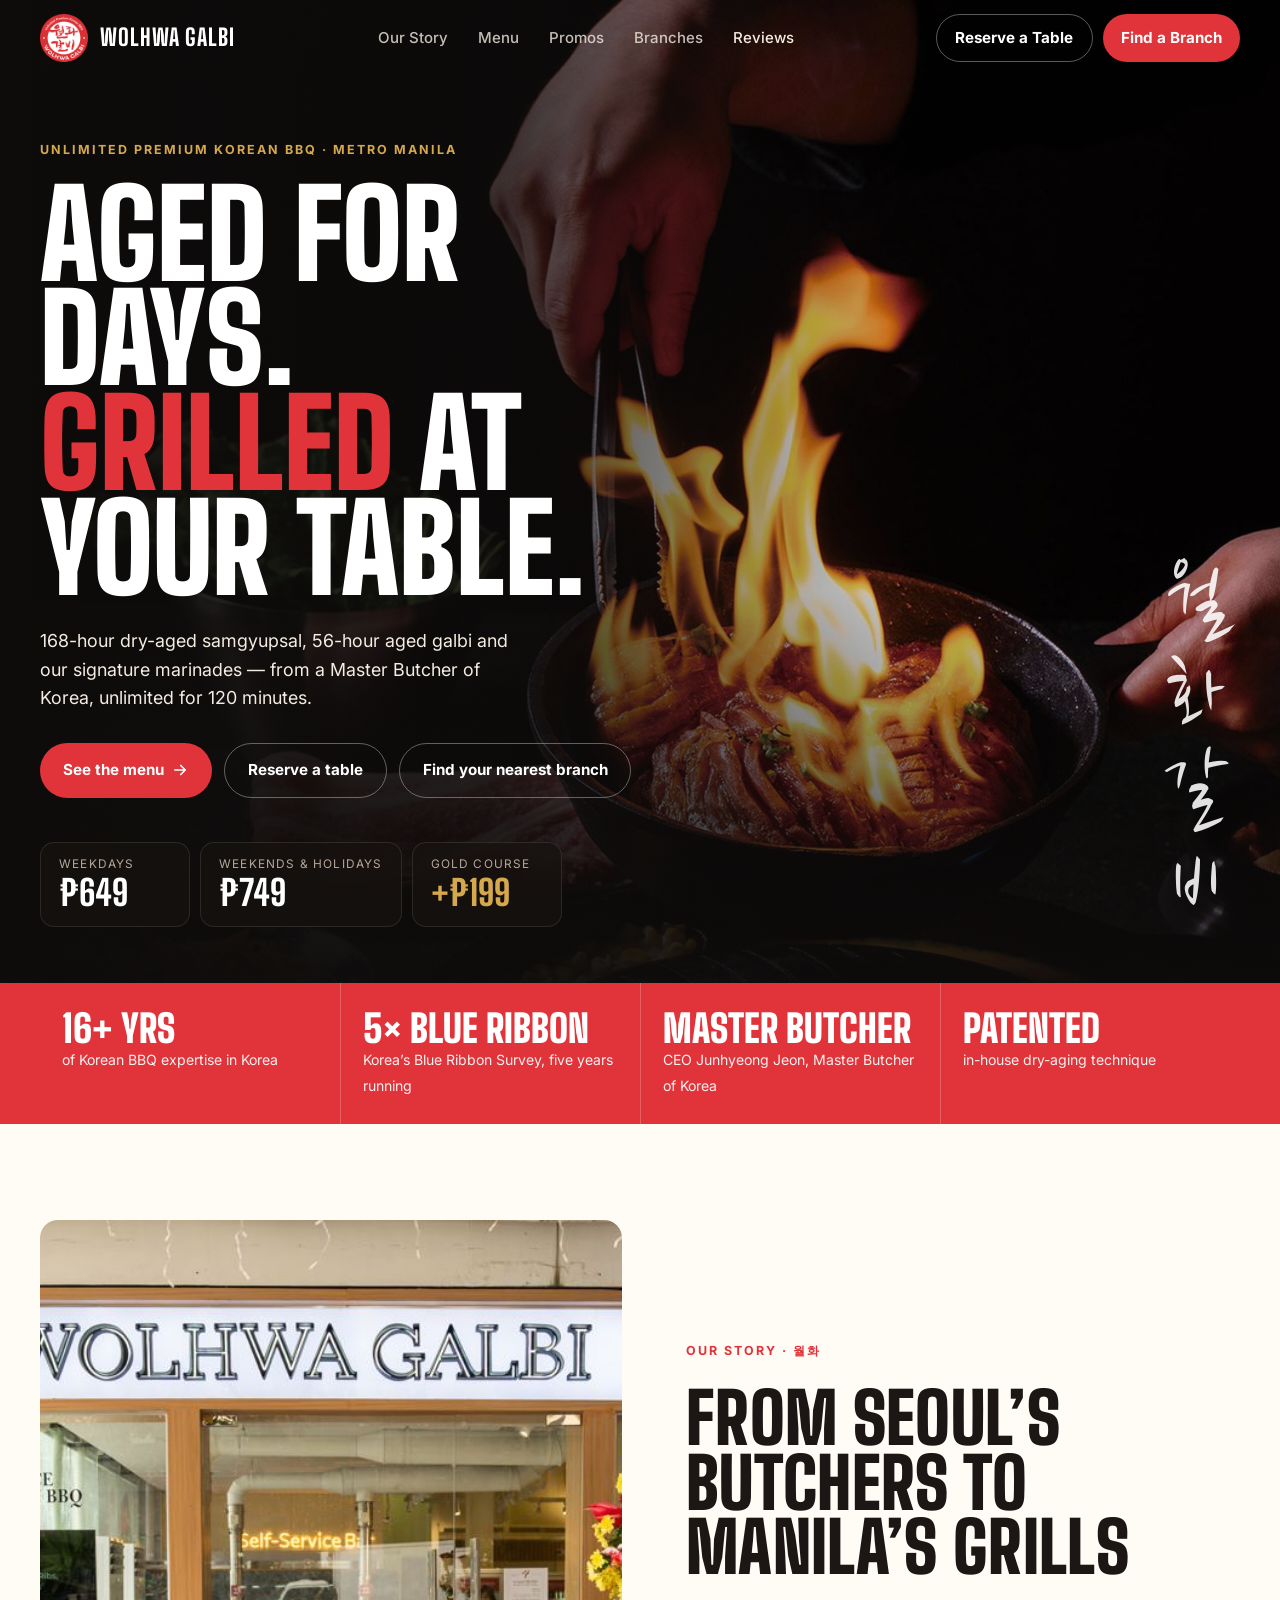
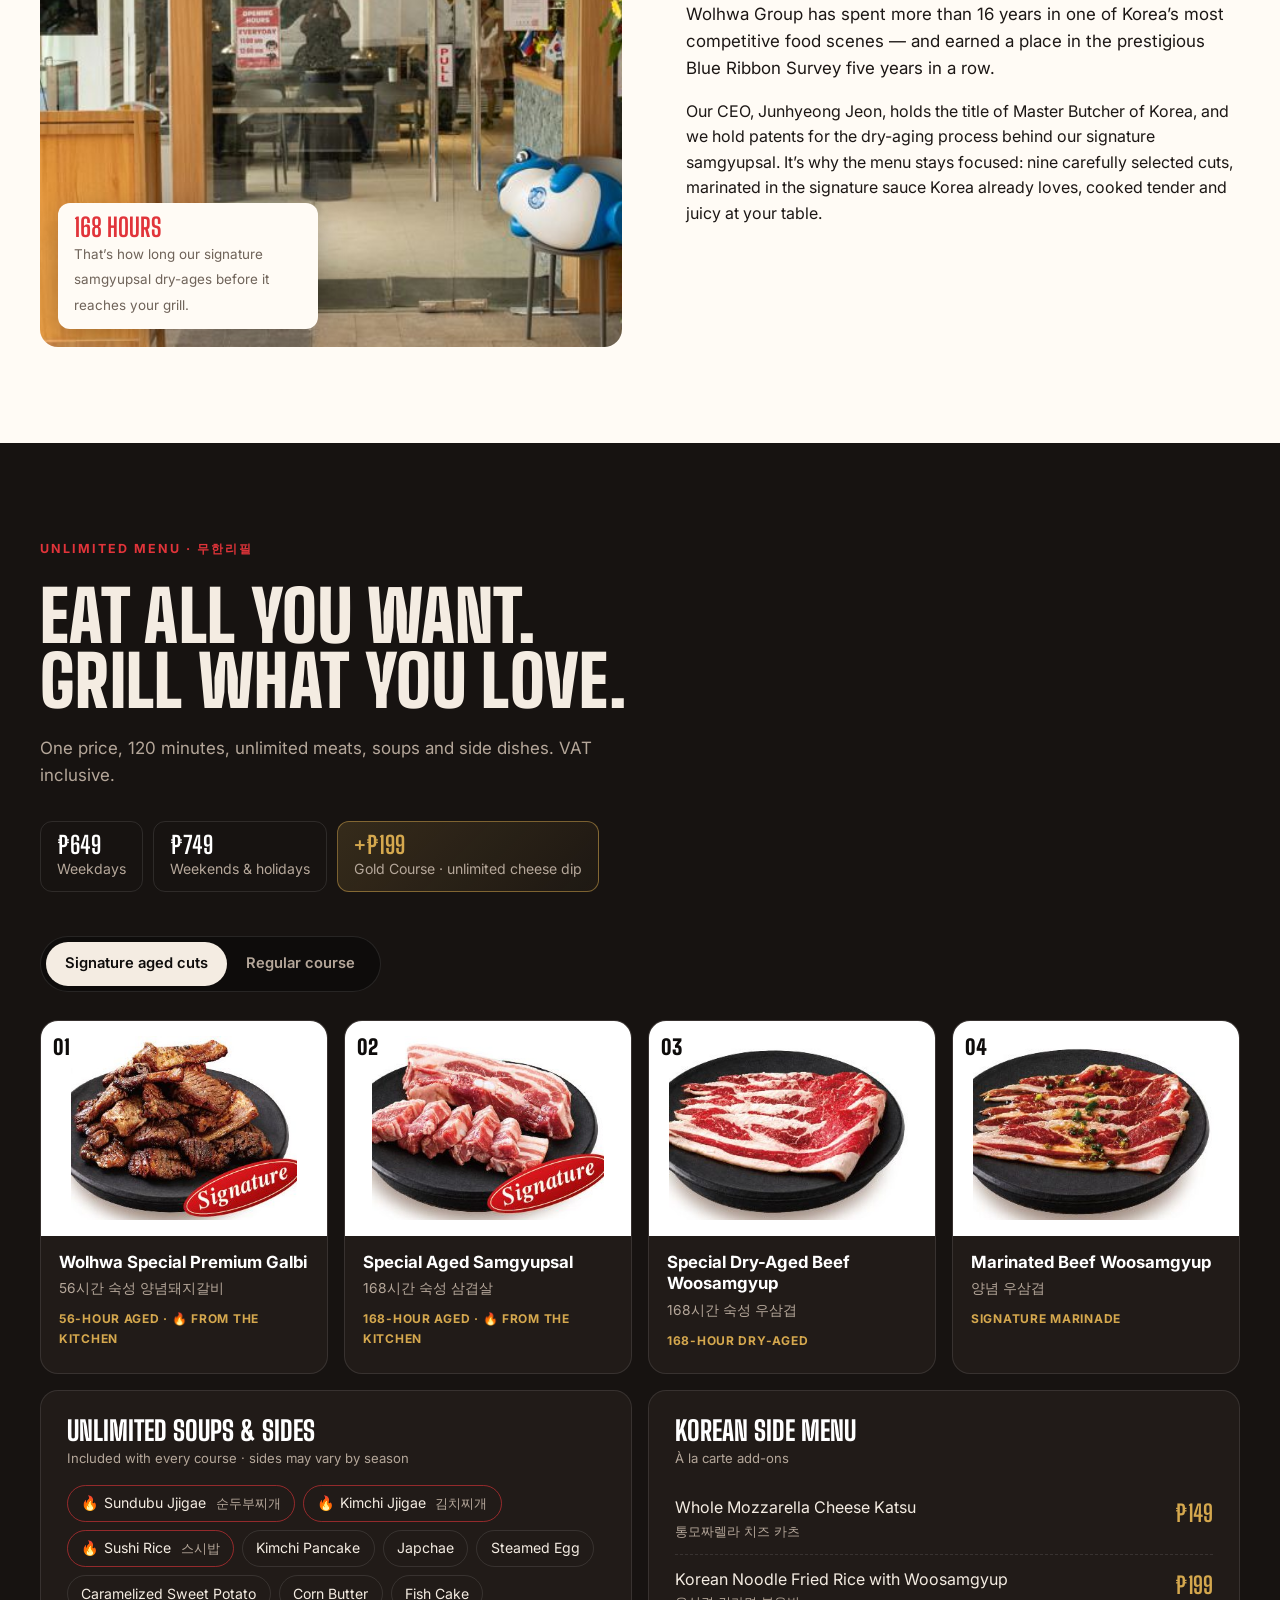
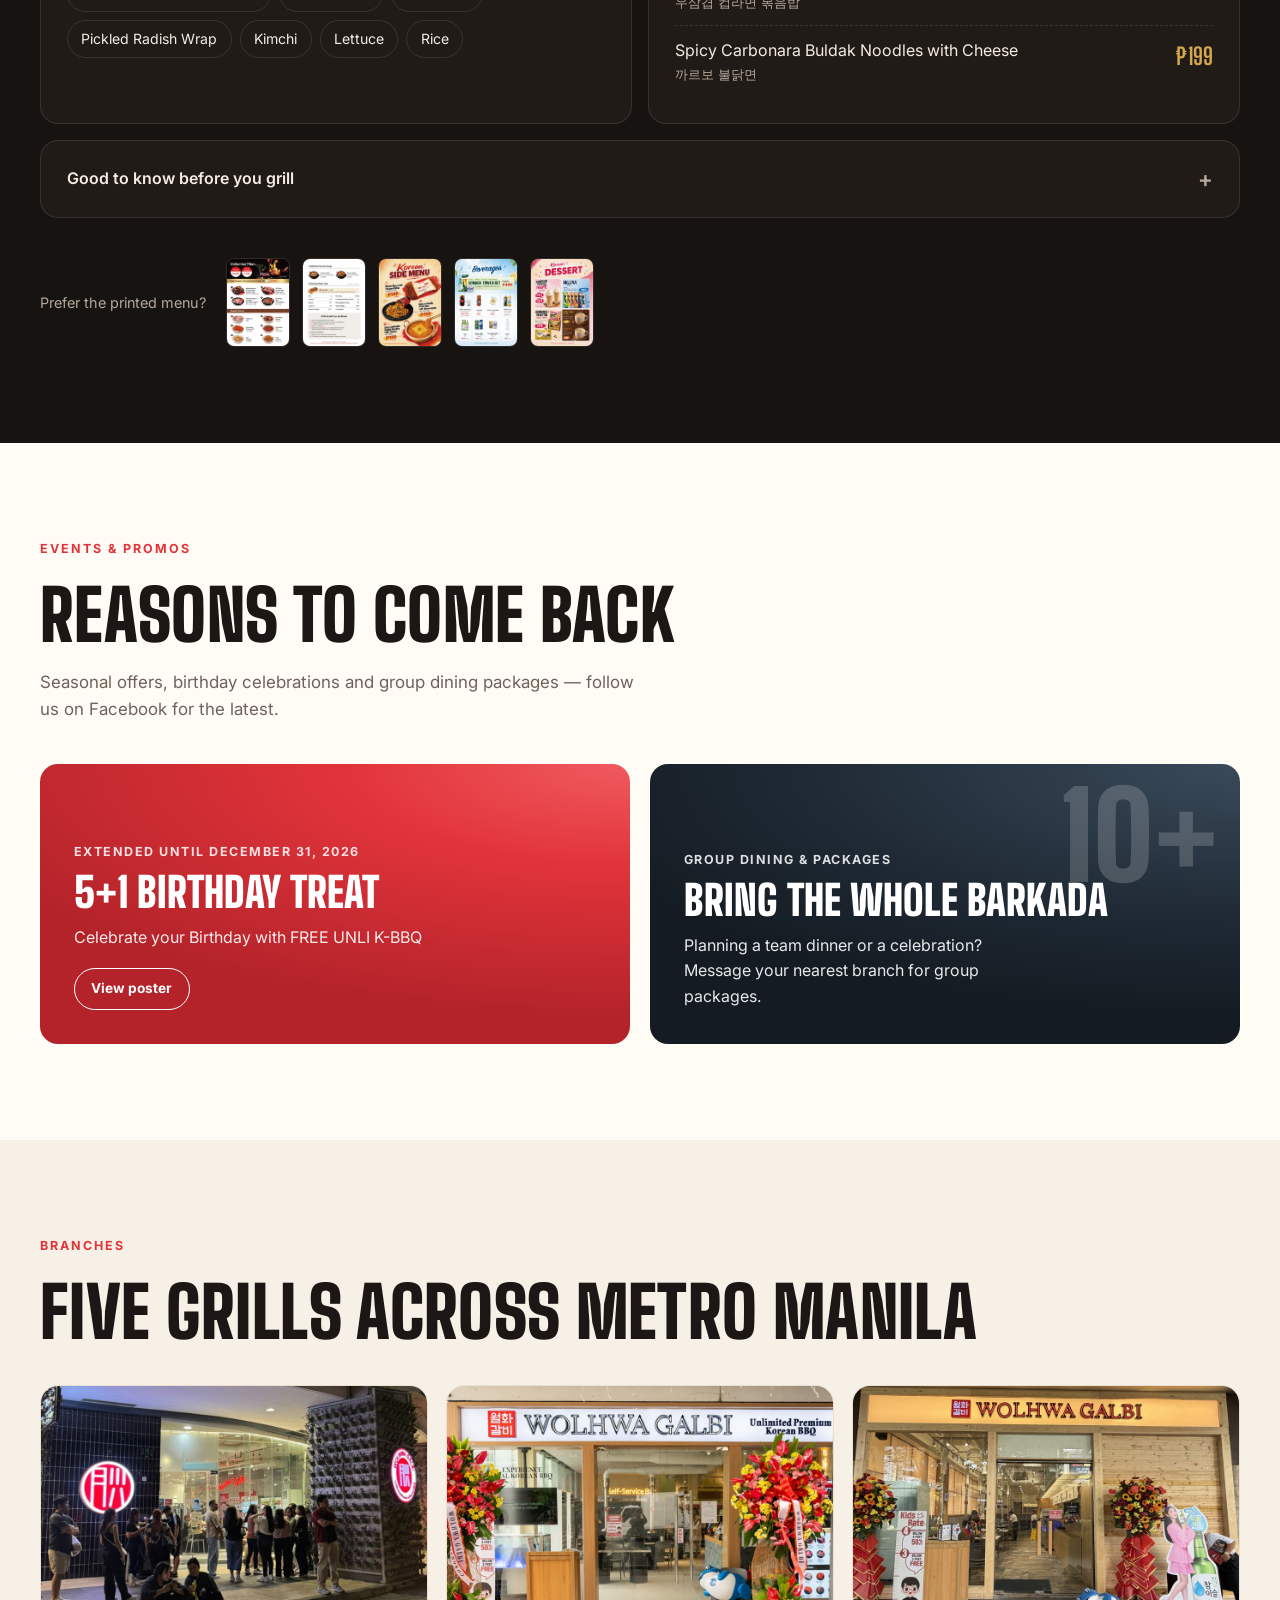
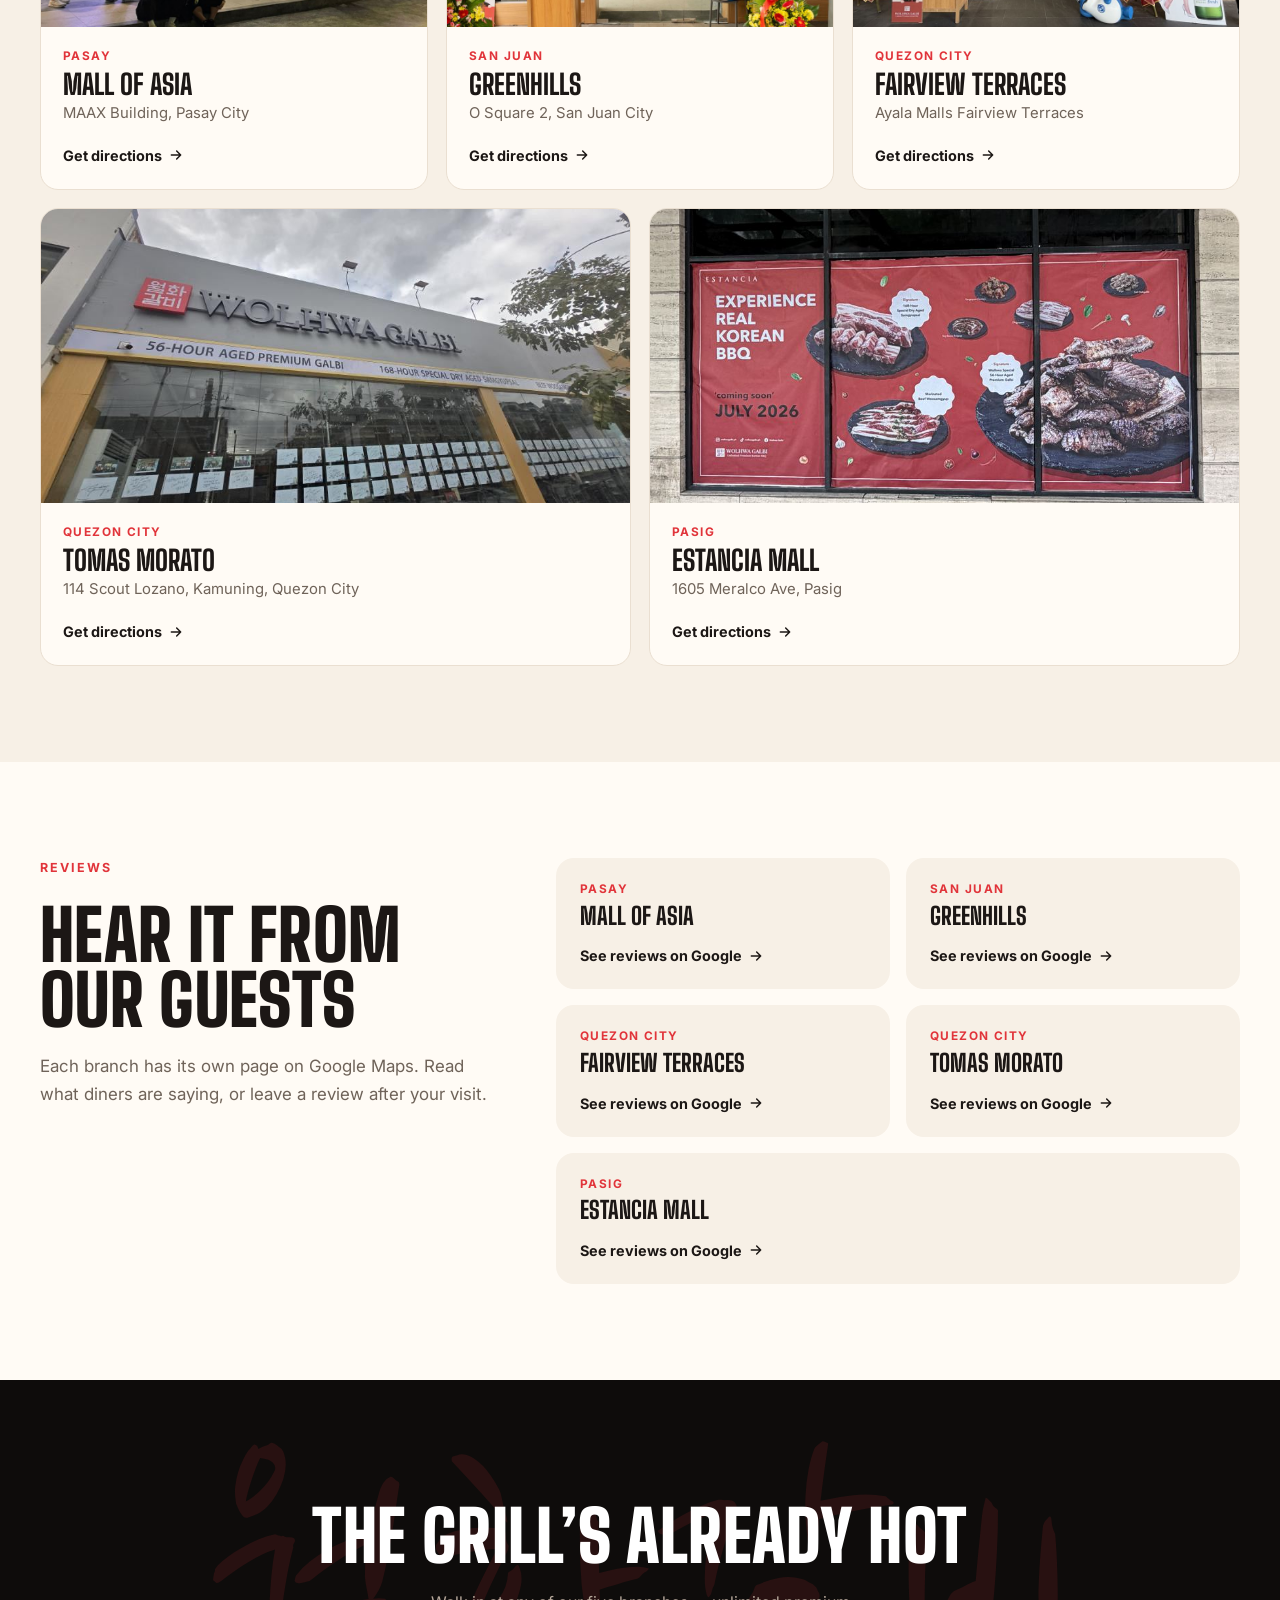
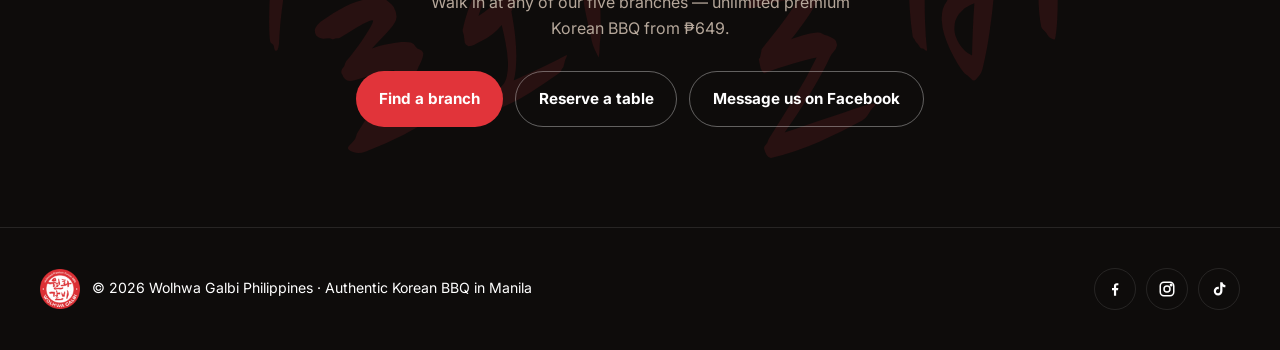
==== commit 988021dc: "Add live Google reviews loader (off until a Maps API key is set) Reviews section fetches rating and " ====
--- a/index.html
+++ b/index.html
@@ -207,6 +207,20 @@
 .rev .go svg{width:16px;height:16px;transition:transform .2s}
 .rev:hover .go svg{transform:translateX(3px)}
 .quotes>.rev:last-child:nth-child(odd){grid-column:1/-1}
+.quotes.live{grid-template-columns:minmax(0,1fr);min-width:0}
+.g-branch{background:var(--cream);border-radius:var(--r);padding:22px 24px;min-width:0}
+.g-head{display:flex;flex-wrap:wrap;align-items:baseline;gap:4px 14px}
+.g-head .area{flex-basis:100%;font-size:.74rem;font-weight:700;letter-spacing:.12em;text-transform:uppercase;color:var(--red)}
+.g-head b{font-family:var(--display);font-weight:800;text-transform:uppercase;font-size:1.5rem;line-height:1.05}
+.g-score{font-weight:700;font-size:.9rem}
+.g-score i,.g-rev .st{font-style:normal;color:#E0A100;letter-spacing:.08em}
+.g-head a{margin-left:auto;font-weight:700;font-size:.86rem;text-decoration:underline}
+.g-row{display:flex;gap:12px;overflow-x:auto;scroll-snap-type:x proximity;margin-top:16px;padding-bottom:8px}
+.g-rev{flex:0 0 min(270px,80%);scroll-snap-align:start;background:var(--paper);border-radius:14px;padding:16px;display:flex;flex-direction:column;gap:8px}
+.g-rev p{font-size:.92rem;line-height:1.5;display:-webkit-box;-webkit-line-clamp:6;-webkit-box-orient:vertical;overflow:hidden}
+.g-rev .by{margin-top:auto;font-size:.82rem;font-weight:600;color:var(--muted)}
+.g-rev .by a{color:var(--text);text-decoration:underline}
+.g-note{font-size:.8rem;color:var(--muted)}
 
 /* ---------- footer ---------- */
 .cta-band{background:var(--ink);color:#fff;text-align:center;padding:100px 0;position:relative;overflow:hidden}
@@ -503,11 +517,11 @@
       <p class="lede">Each branch has its own page on Google Maps. Read what diners are saying, or leave a review after your visit.</p>
     </div>
     <div class="quotes">
-      <a class="rev reveal" href="https://maps.google.com/?q=Wolhwa+Galbi+MOA" target="_blank" rel="noopener"><span class="area">Pasay</span><b>Mall of Asia</b><span class="go">See reviews on Google <svg viewBox="0 0 24 24" fill="none" stroke="currentColor" stroke-width="2.2" stroke-linecap="round" stroke-linejoin="round"><path d="M5 12h14M13 6l6 6-6 6"/></svg></span></a>
-      <a class="rev reveal" href="https://maps.google.com/?q=Wolhwa+Galbi+Greenhills" target="_blank" rel="noopener"><span class="area">San Juan</span><b>Greenhills</b><span class="go">See reviews on Google <svg viewBox="0 0 24 24" fill="none" stroke="currentColor" stroke-width="2.2" stroke-linecap="round" stroke-linejoin="round"><path d="M5 12h14M13 6l6 6-6 6"/></svg></span></a>
-      <a class="rev reveal" href="https://maps.google.com/?q=Wolhwa+Galbi+Fairview" target="_blank" rel="noopener"><span class="area">Quezon City</span><b>Fairview Terraces</b><span class="go">See reviews on Google <svg viewBox="0 0 24 24" fill="none" stroke="currentColor" stroke-width="2.2" stroke-linecap="round" stroke-linejoin="round"><path d="M5 12h14M13 6l6 6-6 6"/></svg></span></a>
-      <a class="rev reveal" href="https://maps.google.com/?q=Wolhwa+Galbi+Tomas+Morato" target="_blank" rel="noopener"><span class="area">Quezon City</span><b>Tomas Morato</b><span class="go">See reviews on Google <svg viewBox="0 0 24 24" fill="none" stroke="currentColor" stroke-width="2.2" stroke-linecap="round" stroke-linejoin="round"><path d="M5 12h14M13 6l6 6-6 6"/></svg></span></a>
-      <a class="rev reveal" href="https://maps.app.goo.gl/taqM25Wh3ozSnAXu6" target="_blank" rel="noopener"><span class="area">Pasig</span><b>Estancia Mall</b><span class="go">See reviews on Google <svg viewBox="0 0 24 24" fill="none" stroke="currentColor" stroke-width="2.2" stroke-linecap="round" stroke-linejoin="round"><path d="M5 12h14M13 6l6 6-6 6"/></svg></span></a>
+      <a class="rev reveal" data-place="ChIJzbXiKwDLlzMREf9wh17-oX0" href="https://www.google.com/maps/search/?api=1&amp;query=Wolhwa+Galbi&amp;query_place_id=ChIJzbXiKwDLlzMREf9wh17-oX0" target="_blank" rel="noopener"><span class="area">Pasay</span><b>Mall of Asia</b><span class="go">See reviews on Google <svg viewBox="0 0 24 24" fill="none" stroke="currentColor" stroke-width="2.2" stroke-linecap="round" stroke-linejoin="round"><path d="M5 12h14M13 6l6 6-6 6"/></svg></span></a>
+      <a class="rev reveal" data-place="ChIJjY2ZJQC3lzMR5MFFeqispqs" href="https://www.google.com/maps/search/?api=1&amp;query=Wolhwa+Galbi&amp;query_place_id=ChIJjY2ZJQC3lzMR5MFFeqispqs" target="_blank" rel="noopener"><span class="area">San Juan</span><b>Greenhills</b><span class="go">See reviews on Google <svg viewBox="0 0 24 24" fill="none" stroke="currentColor" stroke-width="2.2" stroke-linecap="round" stroke-linejoin="round"><path d="M5 12h14M13 6l6 6-6 6"/></svg></span></a>
+      <a class="rev reveal" data-place="ChIJIw-SRQCxlzMRto_L1OV0t3s" href="https://www.google.com/maps/search/?api=1&amp;query=Wolhwa+Galbi&amp;query_place_id=ChIJIw-SRQCxlzMRto_L1OV0t3s" target="_blank" rel="noopener"><span class="area">Quezon City</span><b>Fairview Terraces</b><span class="go">See reviews on Google <svg viewBox="0 0 24 24" fill="none" stroke="currentColor" stroke-width="2.2" stroke-linecap="round" stroke-linejoin="round"><path d="M5 12h14M13 6l6 6-6 6"/></svg></span></a>
+      <a class="rev reveal" data-place="ChIJB7FjmGu3lzMR75Hb925c-F0" href="https://www.google.com/maps/search/?api=1&amp;query=Wolhwa+Galbi&amp;query_place_id=ChIJB7FjmGu3lzMR75Hb925c-F0" target="_blank" rel="noopener"><span class="area">Quezon City</span><b>Tomas Morato</b><span class="go">See reviews on Google <svg viewBox="0 0 24 24" fill="none" stroke="currentColor" stroke-width="2.2" stroke-linecap="round" stroke-linejoin="round"><path d="M5 12h14M13 6l6 6-6 6"/></svg></span></a>
+      <a class="rev reveal" data-place="ChIJtdN10E3JlzMRp7r0W1OzInU" href="https://www.google.com/maps/search/?api=1&amp;query=Wolhwa+Galbi&amp;query_place_id=ChIJtdN10E3JlzMRp7r0W1OzInU" target="_blank" rel="noopener"><span class="area">Pasig</span><b>Estancia Mall</b><span class="go">See reviews on Google <svg viewBox="0 0 24 24" fill="none" stroke="currentColor" stroke-width="2.2" stroke-linecap="round" stroke-linejoin="round"><path d="M5 12h14M13 6l6 6-6 6"/></svg></span></a>
     </div>
   </div>
 </section>
@@ -614,6 +628,52 @@
     }
     grid.insertBefore(card, grid.querySelector('.promo-static'));
   }));
+  // google reviews: fetched live from Google Maps when the section scrolls near.
+  // Paste your Maps API key between the quotes to switch this on. While it is empty, the branch links stay as they are.
+  const GOOGLE_MAPS_KEY = '';
+  const revBox = document.querySelector('.quotes'), revCards = [...revBox.querySelectorAll('.rev')];
+  const stars = n => '★'.repeat(Math.round(n)) + '☆'.repeat(5 - Math.round(n));
+  const loadReviews = async () => {
+    if (!(window.google && google.maps && google.maps.importLibrary)) await new Promise((ok, no) => {
+      window.__gmReady = ok;
+      const sc = document.createElement('script');
+      sc.src = 'https://maps.googleapis.com/maps/api/js?key=' + GOOGLE_MAPS_KEY + '&v=weekly&loading=async&libraries=places&callback=__gmReady';
+      sc.onerror = no; document.head.append(sc);
+    });
+    const { Place } = await google.maps.importLibrary('places');
+    const places = await Promise.all(revCards.map(c => {
+      const p = new Place({id: c.dataset.place});
+      return p.fetchFields({fields: ['rating', 'userRatingCount', 'reviews']}).then(() => p).catch(() => null);
+    }));
+    const has = p => p && p.reviews && p.reviews.some(r => r.text);
+    if (!places.some(has)) return;
+    const out = places.map((p, n) => {
+      const card = revCards[n];
+      if (!has(p)) return card;
+      const box = el('div', 'g-branch'), head = el('div', 'g-head'), row = el('div', 'g-row');
+      head.append(el('span', 'area', card.querySelector('.area').textContent), el('b', '', card.querySelector('b').textContent));
+      if (p.rating) {
+        const sc = el('span', 'g-score', ' ' + p.rating.toFixed(1) + (p.userRatingCount ? ' · ' + p.userRatingCount.toLocaleString() + ' reviews' : ''));
+        sc.prepend(el('i', '', stars(p.rating))); head.append(sc);
+      }
+      const all = el('a', '', 'See all on Google Maps'); all.href = card.href; all.target = '_blank'; all.rel = 'noopener'; head.append(all);
+      p.reviews.filter(r => r.text).forEach(r => {
+        const c = el('div', 'g-rev'), by = el('span', 'by'), au = r.authorAttribution || {};
+        const who = el(au.uri ? 'a' : 'span', '', au.displayName || 'Google user');
+        if (au.uri) { who.href = au.uri; who.target = '_blank'; who.rel = 'noopener'; }
+        if (r.rating) c.append(el('span', 'st', stars(r.rating)));
+        by.append(who, r.relativePublishTimeDescription ? ' · ' + r.relativePublishTimeDescription : '');
+        c.append(el('p', '', r.text), by); row.append(c);
+      });
+      box.append(head, row); return box;
+    });
+    revBox.classList.add('live');
+    revBox.replaceChildren(...out, el('p', 'g-note', 'Most relevant reviews from Google Maps.'));
+  };
+  if (GOOGLE_MAPS_KEY) {
+    const ro = new IntersectionObserver(es => { if (es.some(e => e.isIntersecting)) { ro.disconnect(); loadReviews().catch(() => {}); } }, {rootMargin: '400px'});
+    ro.observe(revBox);
+  }
 })();
 </script>
 </body>
